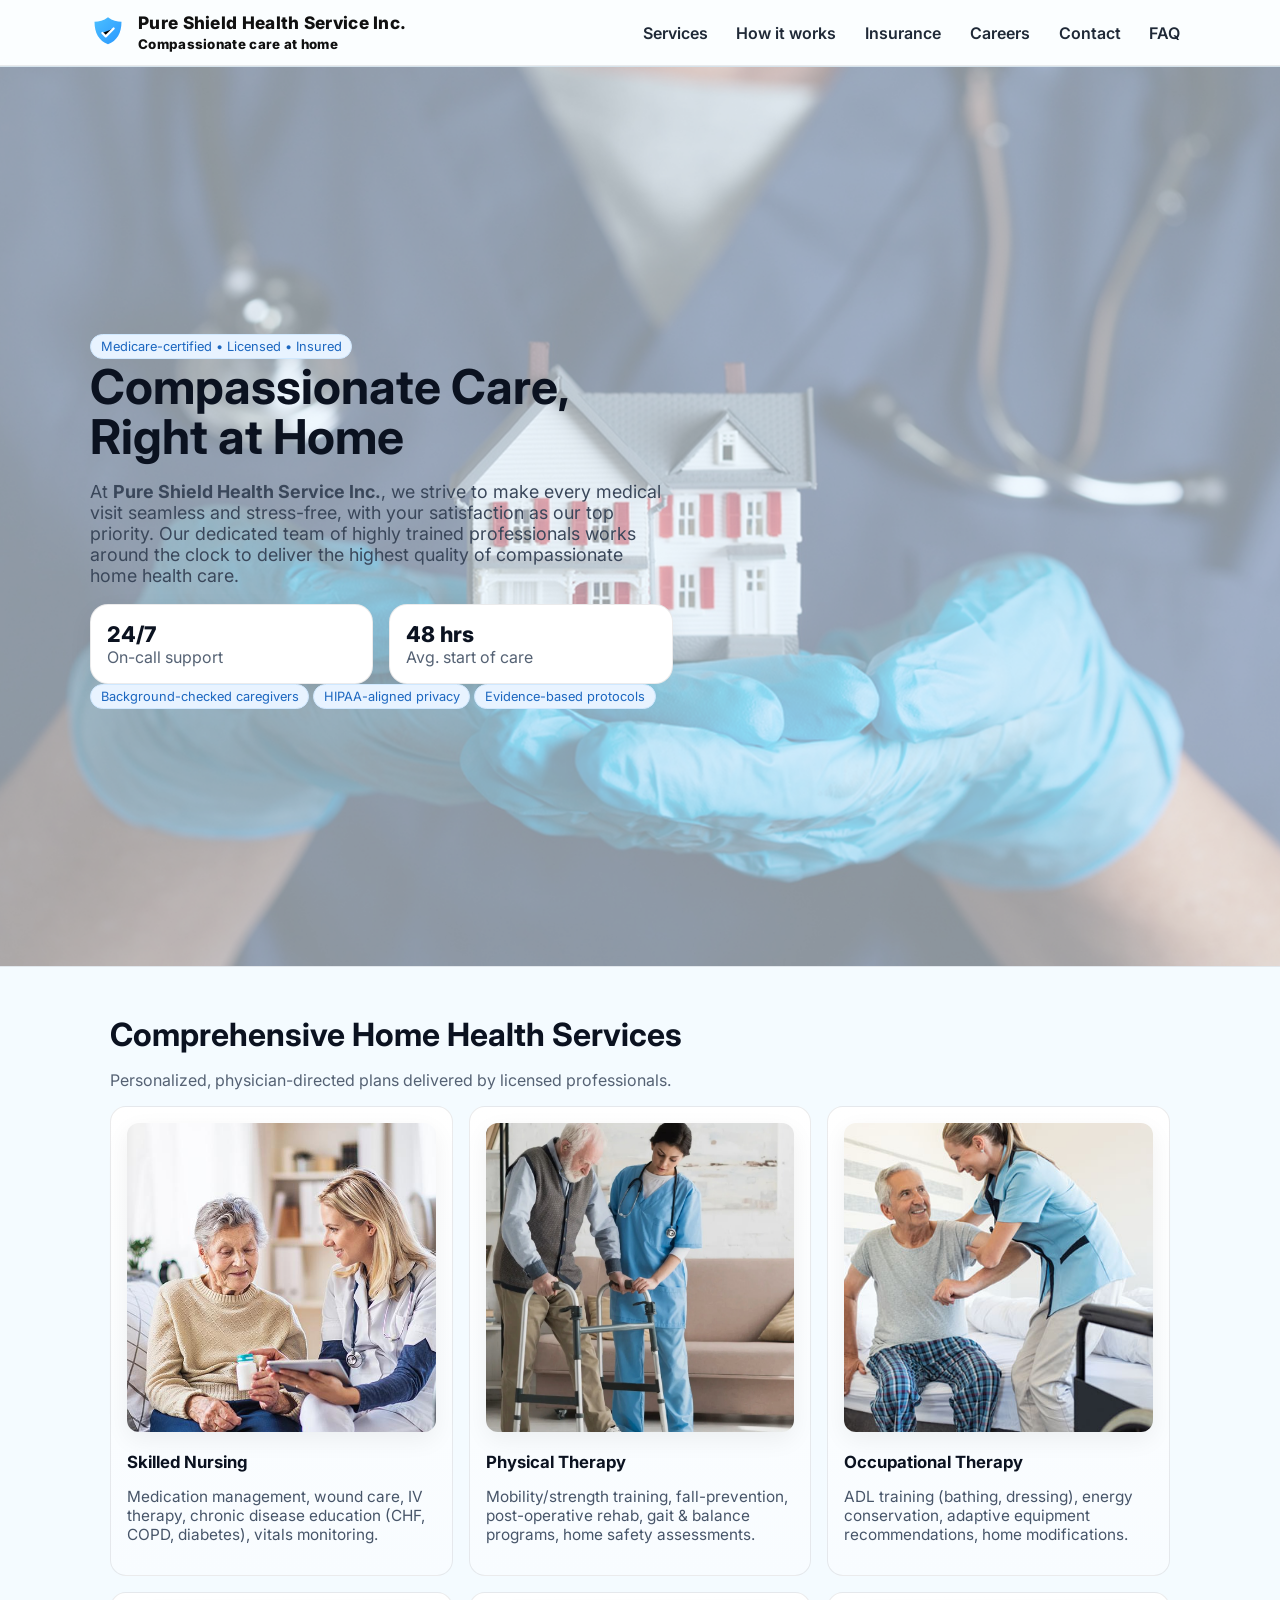
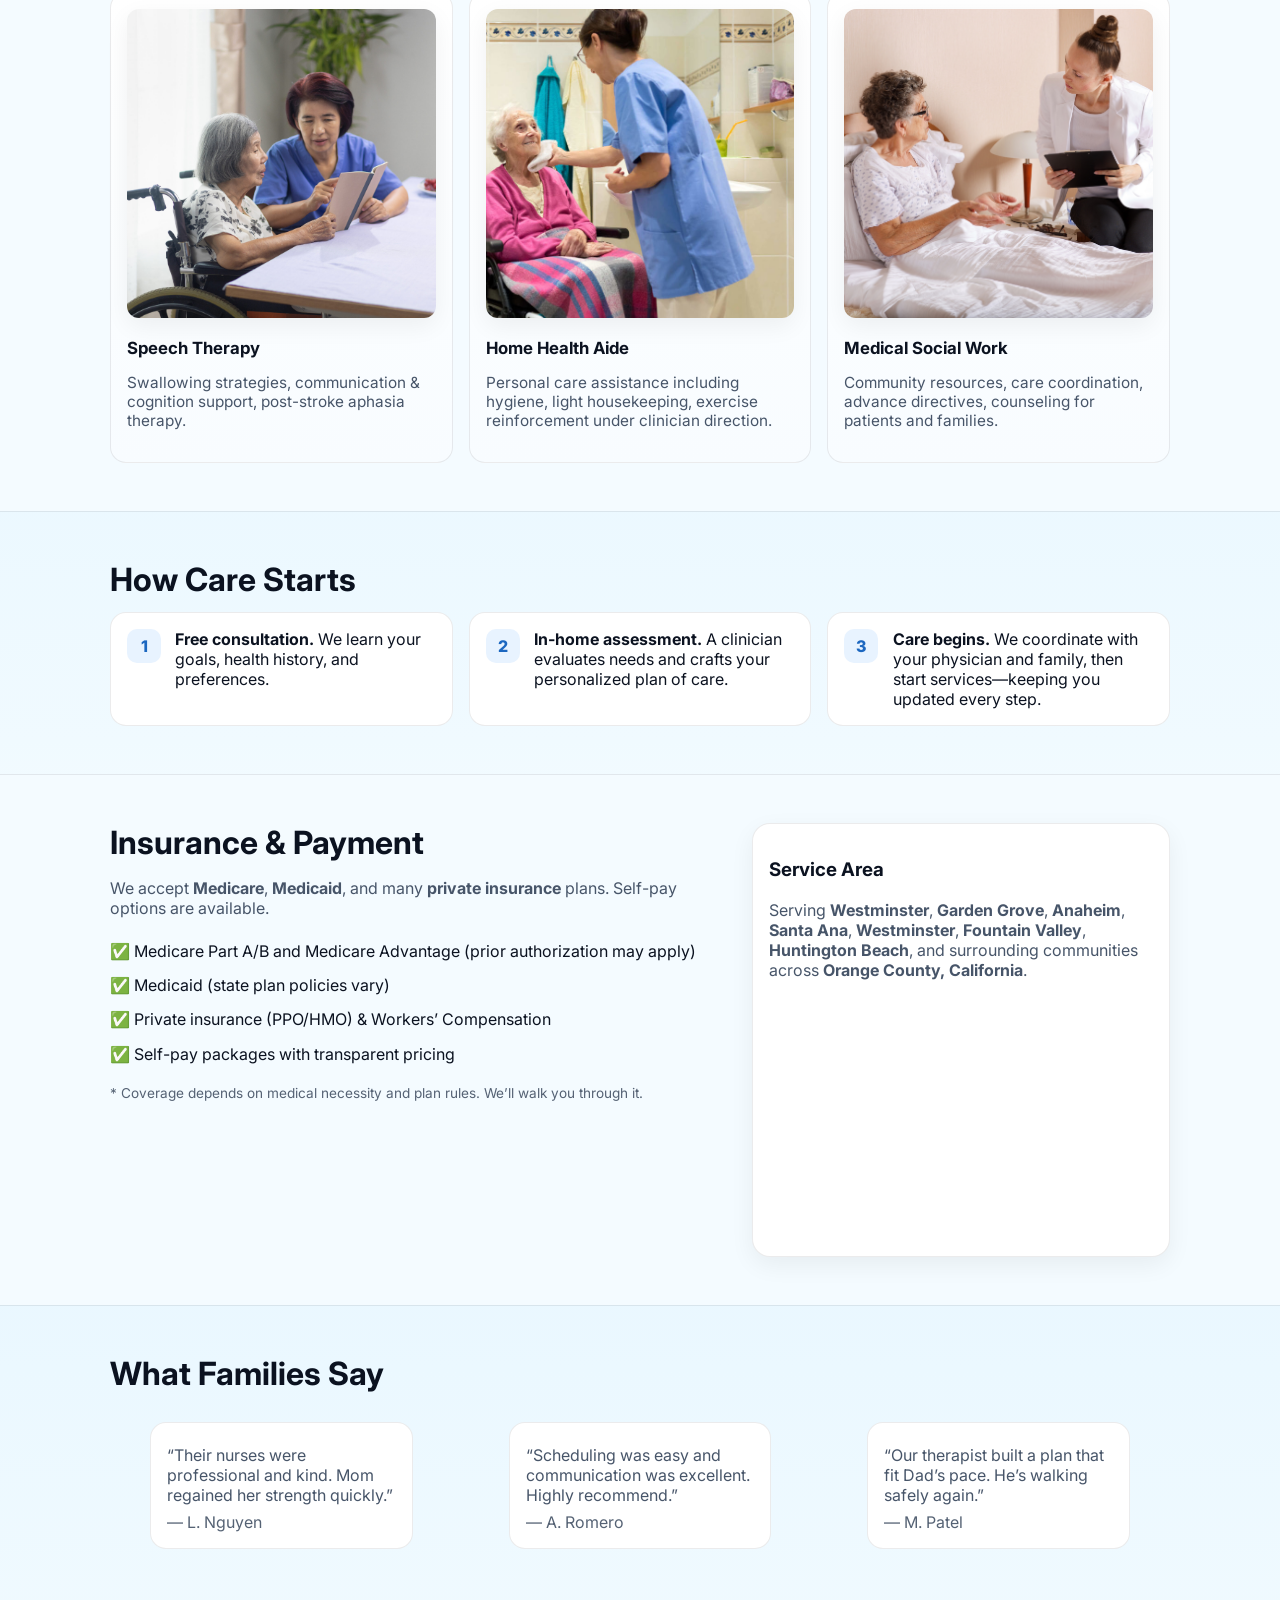
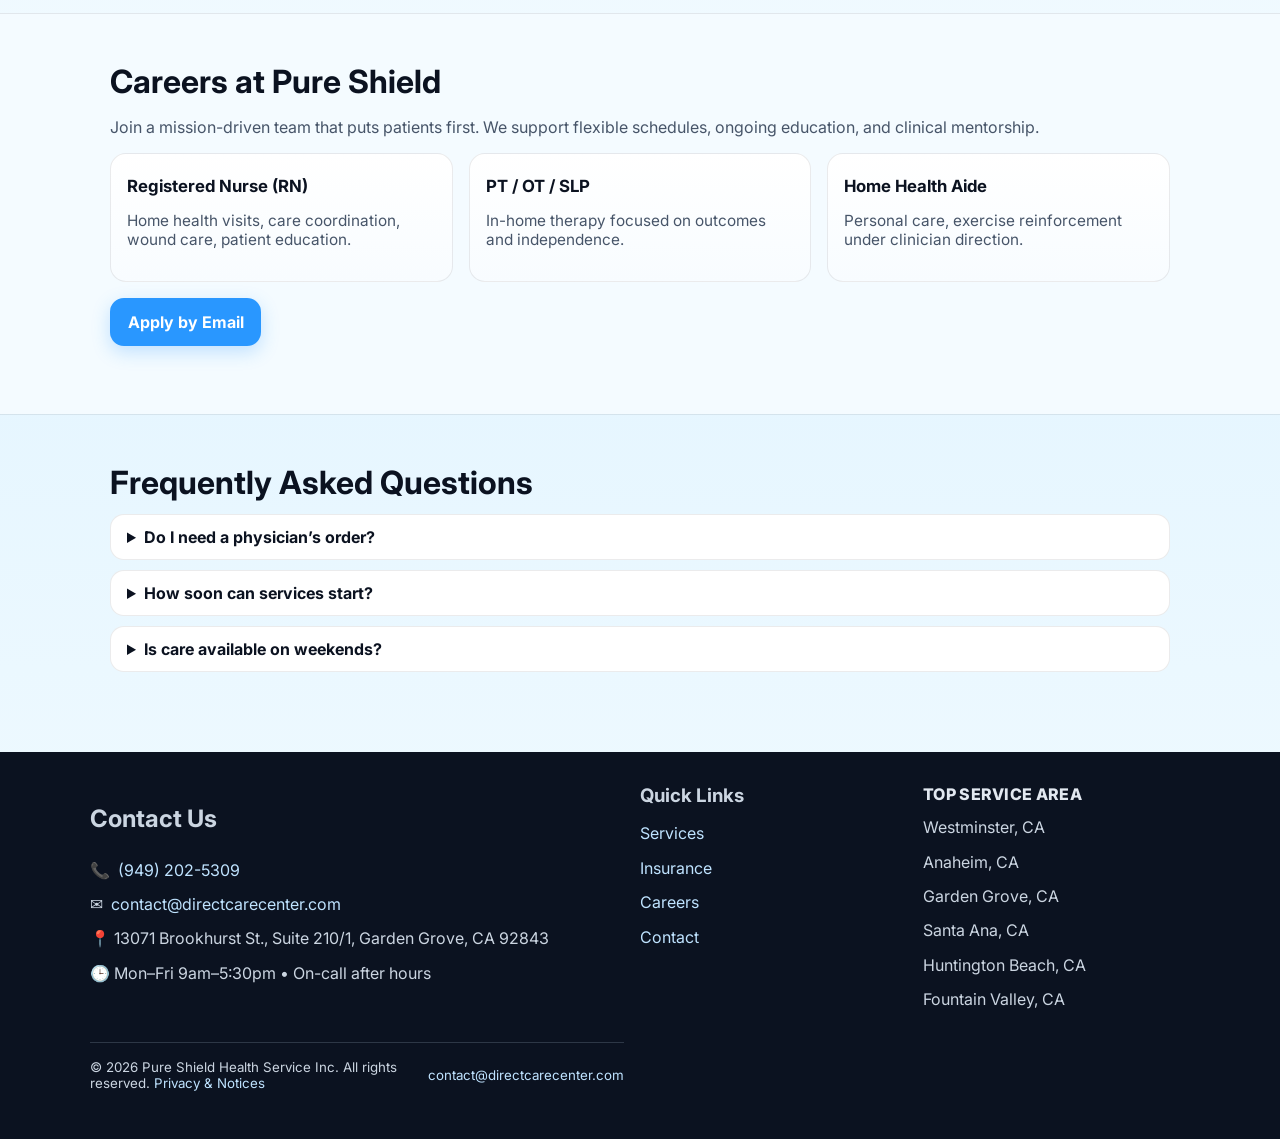
==== index.html @ b1eeacfc "draft" ====
<!doctype html>
<html lang="en">
<head>
  <meta charset="utf-8" />
  <meta name="viewport" content="width=device-width, initial-scale=1" />
  <title>Pure Shield Health Service Inc. — Home Health Care</title>
  <meta name="description" content="Pure Shield Health Service Inc. provides compassionate, high-quality home health care: skilled nursing, therapy, chronic care, post-surgery recovery, and more." />
  <meta name="theme-color" content="#e6f6ff" />
  <link rel="preconnect" href="https://fonts.googleapis.com" />
  <link rel="preconnect" href="https://fonts.gstatic.com" crossorigin />
  <link href="https://fonts.googleapis.com/css2?family=Inter:wght@400;500;600;700;800&display=swap" rel="stylesheet" />
  <link rel="stylesheet" href="style.css" />
</head>
<body>
  <a href="#main" class="skip">Skip to content</a>

  <!-- Header / Nav -->
  <header>
    <div class="container nav" id="nav">
      <a href="#" class="brand" aria-label="Pure Shield Health Service Inc. home">
        <svg class="logo" viewBox="0 0 64 64" aria-hidden="true">
          <defs>
            <linearGradient id="g" x1="0" y1="0" x2="1" y2="1">
              <stop offset="0%" stop-color="#4cc0ff"/>
              <stop offset="100%" stop-color="#2997ff"/>
            </linearGradient>
          </defs>
          <path d="M32 4c8 6 16 8 24 8 0 20-8 34-24 40C16 46 8 32 8 12c8 0 16-2 24-8z" fill="url(#g)"/>
          <path d="M22 32l6 6 14-14" stroke="#fff" stroke-width="4" stroke-linecap="round" stroke-linejoin="round"/>
        </svg>
        <div>
          <div class="brand-name">Pure Shield Health Service Inc.</div>
          <small>Compassionate care at home</small>
        </div>
      </a>

      <nav class="nav-links" aria-label="Primary">
        <a href="#services">Services</a>
        <a href="#about">How it works</a>
        <a href="#insurance">Insurance</a>
        <a href="#careers">Careers</a>
        <a href="#contact">Contact</a>
        <a href="#faq">FAQ</a>
      </nav>

      <button class="mobile-toggle" id="mobileToggle" aria-label="Toggle navigation">
        <svg width="28" height="28" viewBox="0 0 24 24" fill="none" stroke="currentColor" stroke-width="2"
             stroke-linecap="round" stroke-linejoin="round" aria-hidden="true">
          <line x1="3" y1="12" x2="21" y2="12"/>
          <line x1="3" y1="6" x2="21" y2="6"/>
          <line x1="3" y1="18" x2="21" y2="18"/>
        </svg>
      </button>
    </div>
  </header>

  <main id="main">
    <!-- HERO -->
    <section class="hero">
      <div class="container wrap">
        <div>
          <span class="badge">Medicare-certified • Licensed • Insured</span>
          <h1>Compassionate Care, Right at Home</h1>
          <p class="lead">
            At <strong>Pure Shield Health Service Inc.</strong>, we strive to make every medical visit seamless and stress-free, with your satisfaction as our top priority. 
            Our dedicated team of highly trained professionals works around the clock to deliver the highest quality of compassionate home health care.
          </p>
          <!-- <div class="cta-row">
            <a class="btn" href="#contact">Schedule a Free Assessment</a>
            <a class="btn secondary" href="tel:+19492025309">Call: (949) 202-5309</a>
          </div> -->

          <div class="hero-cards">
            <div class="card"><div class="k">24/7</div><div class="muted">On-call support</div></div>
            <div class="card"><div class="k">48 hrs</div><div class="muted">Avg. start of care</div></div>
            <!-- <div class="card"><div class="k">250+</div><div class="muted">Patients served</div></div> -->
          </div>

          <div class="trust">
            <span class="badge">Background-checked caregivers</span>
            <span class="badge">HIPAA-aligned privacy</span>
            <span class="badge">Evidence-based protocols</span>
          </div>
        </div>

        <!-- <figure class="hero-img">
          <img src="https://images.unsplash.com/photo-1580281657527-47f249e8f88b?q=80&w=1200&auto=format&fit=crop"
               alt="Nurse supporting an elderly patient at home">
        </figure> -->
      </div>
    </section>

<!-- SERVICES -->
<section id="services">
  <div class="container">
    <h2>Comprehensive Home Health Services</h2>
    <p class="muted">Personalized, physician-directed plans delivered by licensed professionals.</p>

    <div class="grid cols-3">
      <div class="service">
        <img src="./images/RN.jpg" alt="Skilled Nursing">
        <h3>Skilled Nursing</h3>
        <p>Medication management, wound care, IV therapy, chronic disease education (CHF, COPD, diabetes), vitals monitoring.</p>
      </div>
      <div class="service">
        <img src="./images/PT.jpg" alt="Physical Therapy">
        <h3>Physical Therapy</h3>
        <p>Mobility/strength training, fall-prevention, post-operative rehab, gait & balance programs, home safety assessments.</p>
      </div>
      <div class="service">
        <img src="./images/OT.jpg" alt="Occupational Therapy">
        <h3>Occupational Therapy</h3>
        <p>ADL training (bathing, dressing), energy conservation, adaptive equipment recommendations, home modifications.</p>
      </div>
      <div class="service">
        <img src="./images/ST.jpeg" alt="Speech Therapy">
        <h3>Speech Therapy</h3>
        <p>Swallowing strategies, communication & cognition support, post-stroke aphasia therapy.</p>
      </div>
      <div class="service">
        <img src="./images/HHA.jpg" alt="Home Health Aide">
        <h3>Home Health Aide</h3>
        <p>Personal care assistance including hygiene, light housekeeping, exercise reinforcement under clinician direction.</p>
      </div>
      <div class="service">
        <img src="./images/SSW.jpg" alt="Medical Social Work">
        <h3>Medical Social Work</h3>
        <p>Community resources, care coordination, advance directives, counseling for patients and families.</p>
      </div>
    </div>
  </div>
</section>


    <!-- HOW IT WORKS -->
    <section id="about">
      <div class="container">
        <h2>How Care Starts</h2>
        <div class="steps">
          <div class="step"><div class="num">1</div><div><strong>Free consultation.</strong> We learn your goals, health history, and preferences.</div></div>
          <div class="step"><div class="num">2</div><div><strong>In-home assessment.</strong> A clinician evaluates needs and crafts your personalized plan of care.</div></div>
          <div class="step"><div class="num">3</div><div><strong>Care begins.</strong> We coordinate with your physician and family, then start services—keeping you updated every step.</div></div>
        </div>
      </div>
    </section>

    <!-- INSURANCE -->
    <section id="insurance">
      <div class="container ins">
        <div>
          <h2>Insurance & Payment</h2>
          <p>We accept <strong>Medicare</strong>, <strong>Medicaid</strong>, and many <strong>private insurance</strong> plans. Self-pay options are available.</p>
          <ul class="list">
            <li>✅ Medicare Part A/B and Medicare Advantage (prior authorization may apply)</li>
            <li>✅ Medicaid (state plan policies vary)</li>
            <li>✅ Private insurance (PPO/HMO) & Workers’ Compensation</li>
            <li>✅ Self-pay packages with transparent pricing</li>
          </ul>
          <p class="help">* Coverage depends on medical necessity and plan rules. We’ll walk you through it.</p>
        </div>

        <div class="card">
          <h3>Service Area</h3>
          <p>Serving <strong>Westminster</strong>, <strong>Garden Grove</strong>, <strong>Anaheim</strong>, <strong>Santa Ana</strong>, <strong>Westminster</strong>, <strong>Fountain Valley</strong>, <strong>Huntington Beach</strong>, and surrounding communities across <strong>Orange County, California</strong>.</p>
          <!-- Optional Google Map: replace CITY and API key if you want to use it -->
          <iframe 
              src="https://www.google.com/maps/embed?pb=!1m18!1m12!1m3!1d3311.657529319314!2d-117.940565!3d33.773905!2m3!1f0!2f0!3f0!3m2!1i1024!2i768!4f13.1!3m3!1m2!1s0x80dd2b726b8f0a43%3A0x7e97a8a4a4b4f2f!2sGarden%20Grove%2C%20CA!5e0!3m2!1sen!2sus!4v1693298290203"
              width="100%" height="240" style="border:0;border-radius:12px;" allowfullscreen="" loading="lazy">
            </iframe>

        </div>
      </div>
    </section>

    <!-- TESTIMONIALS -->
    <section>
      <div class="container">
        <h2>What Families Say</h2>
        <div class="testimonials">
          <figure class="quote">
            <p>“Their nurses were professional and kind. Mom regained her strength quickly.”</p>
            <figcaption class="muted">— L. Nguyen</figcaption>
          </figure>
          <figure class="quote">
            <p>“Scheduling was easy and communication was excellent. Highly recommend.”</p>
            <figcaption class="muted">— A. Romero</figcaption>
          </figure>
          <figure class="quote">
            <p>“Our therapist built a plan that fit Dad’s pace. He’s walking safely again.”</p>
            <figcaption class="muted">— M. Patel</figcaption>
          </figure>
        </div>
      </div>
    </section>

    <!-- CAREERS -->
    <section id="careers">
      <div class="container">
        <h2>Careers at Pure Shield</h2>
        <p>Join a mission-driven team that puts patients first. We support flexible schedules, ongoing education, and clinical mentorship.</p>
        <div class="grid cols-3">
          <div class="service"><h3>Registered Nurse (RN)</h3><p>Home health visits, care coordination, wound care, patient education.</p></div>
          <div class="service"><h3>PT / OT / SLP</h3><p>In-home therapy focused on outcomes and independence.</p></div>
          <div class="service"><h3>Home Health Aide</h3><p>Personal care, exercise reinforcement under clinician direction.</p></div>
        </div>
        <div class="cta-row">
          <a class="btn" href="mailto:contact@directcarecenter.com">Apply by Email</a>
          <!-- <a class="btn secondary" href="#contact">Ask About Openings</a> -->
        </div>
      </div>
    </section>

    <!-- FAQ -->
    <section id="faq">
      <div class="container">
        <h2>Frequently Asked Questions</h2>
        <div class="faq">
          <details>
            <summary>Do I need a physician’s order?</summary>
            <p>Most home health services require a physician’s order and a qualifying medical need. We’ll coordinate with your provider.</p>
          </details>
          <details>
            <summary>How soon can services start?</summary>
            <p>Many patients begin within 24–72 hours after insurance verification and physician approval.</p>
          </details>
          <details>
            <summary>Is care available on weekends?</summary>
            <p>Yes. Visit schedules are based on clinical needs. After-hours on-call support is available.</p>
          </details>
        </div>
      </div>
    </section>
  </main>

  <!-- Footer -->
  <footer id="contact">
    <div class="container foot">
      <div>
        <h2>Contact Us</h2>
          <ul class="list">
            <li>📞 <a href="tel:+19492025309">(949) 202-5309</a></li>
            <li>✉️ <a href="mailto:contact@directcarecenter.com">contact@directcarecenter.com</a></li>
            <li>📍 13071 Brookhurst St., Suite 210/1, Garden Grove, CA 92843</li>
            <li>🕒 Mon–Fri 9am–5:30pm • On-call after hours</li>
          </ul>
      </div>

      <div>
        <h3 class="foot-h">Quick Links</h3>
        <ul class="list">
          <li><a href="#services">Services</a></li>
          <li><a href="#insurance">Insurance</a></li>
          <li><a href="#careers">Careers</a></li>
          <li><a href="#contact">Contact</a></li>
        </ul>
      </div>

      <!-- <div>
        <h3 class="foot-h">Newsletter</h3>
        <form class="sub" id="newsletter">
          <input type="email" placeholder="you@example.com" aria-label="Email" required />
          <button class="btn" type="submit">Sign up</button>
        </form>
        <small>We send occasional updates. Unsubscribe anytime.</small>
      </div> -->

      <div class="foot-h">
      <div>
        <div class="brand brand-footer">
          <div>
            <div>TOP SERVICE AREA</div>
          </div>
        </div>
        <ul class="list">
          <li>Westminster, CA</li>
          <li>Anaheim, CA</li>
          <li>Garden Grove, CA</li>
          <li>Santa Ana, CA</li>
          <li>Huntington Beach, CA</li>
          <li>Fountain Valley, CA</li>
        </ul>
      </div>
    </div>

    <div class="container end">
      <small>© <span id="year"></span> Pure Shield Health Service Inc. All rights reserved. <a href="#" id="openPrivacy">Privacy & Notices</a></small>
      <small><a href="mailto:contact@directcarecenter.com">contact@directcarecenter.com</a></small>
    </div>
  </footer>

  <!-- Privacy Modal -->
  <dialog id="privacyDialog" class="modal">
    <div class="modal-head">
      <h3>Privacy & Non-Discrimination Notice</h3>
    </div>
    <div class="modal-body">
      <p>We protect your personal health information in alignment with HIPAA. We do not discriminate on the basis of race, color, national origin, age, disability, or sex. Language assistance services are available.</p>
      <p class="help">Replace this text with your official policies and contact for grievances.</p>
    </div>
    <div class="modal-foot">
      <button class="btn secondary" id="closePrivacy">Close</button>
    </div>
  </dialog>

  <!-- Tiny JS (kept inline so you only manage one CSS file) -->
  <script>
    // Mobile nav
    const nav = document.getElementById('nav');
    document.getElementById('mobileToggle').addEventListener('click', () => {
      nav.classList.toggle('is-open');
    });

    // Year stamp
    document.getElementById('year').textContent = new Date().getFullYear();

    // Privacy modal
    const dialog = document.getElementById('privacyDialog');
    document.getElementById('openPrivacy').addEventListener('click', (e)=>{e.preventDefault(); dialog.showModal();});
    document.getElementById('closePrivacy').addEventListener('click', ()=> dialog.close());

    // Contact form (demo validation)
    const f = document.getElementById('contactForm');
    const status = document.getElementById('formStatus');
    const setErr = (id,msg)=>{ const el = document.querySelector(`[data-error-for="${id}"]`); if(el){el.textContent = msg||'';} };

    f.addEventListener('submit', async (e)=>{
      e.preventDefault();
      status.classList.remove('hide');
      let ok = true;
      const name = f.name.value.trim();
      const phone = f.phone.value.trim();
      const email = f.email.value.trim();
      const service = f.service.value;

      setErr('name',''); setErr('phone',''); setErr('email',''); setErr('service','');

      if(!name){ setErr('name','Please enter a name.'); ok=false; }
      if(!/\d{3}.*\d{3}.*\d{4}/.test(phone)){ setErr('phone','Please enter a valid phone.'); ok=false; }
      if(!/^[^\s@]+@[^\s@]+\.[^\s@]+$/.test(email)){ setErr('email','Please enter a valid email.'); ok=false; }
      if(!service){ setErr('service','Please choose a service.'); ok=false; }

      if(!ok){ status.classList.add('hide'); return; }

      // Example: send to Formspree/your API (uncomment & replace)
      // await fetch('https://formspree.io/f/your-id', {
      //   method:'POST', headers:{'Content-Type':'application/json'},
      //   body: JSON.stringify({name, phone, email, service, message: f.message.value})
      // });

      await new Promise(r=>setTimeout(r,800)); // demo delay
      status.textContent='Request sent! We will call you shortly.';
      f.reset();
      setTimeout(()=>{ status.classList.add('hide'); status.textContent='Sending…'; }, 4000);
    });

    // Newsletter demo
    document.getElementById('newsletter').addEventListener('submit', (e)=>{
      e.preventDefault();
      alert('Thanks for subscribing! Replace this with your email provider integration.');
      e.target.reset();
    });
  </script>
</body>
</html>
---- style.css ----
:root{
  /* Light blue theme */
  --bg: #e6f6ff;            /* page background */
  --bg-accent: #f4fbff;     /* panels/sections */
  --ink: #0b1220;           /* near-black text */
  --muted: #556274;         /* muted text */
  --brand: #2997ff;         /* primary blue */
  --brand-500: #4cc0ff;     /* lighter blue */
  --brand-600: #1f7fe0;     /* darker blue */
  --ring: rgba(41,151,255,.35);
  --card: #ffffff;
  --border: rgba(2,6,23,.08);
  --shadow: 0 8px 24px rgba(2,6,23,.06);
  --danger: #d11e27;
}

*{box-sizing:border-box}
html,body{height:100%}
body{
  margin:0;
  font-family:Inter,system-ui,-apple-system,Segoe UI,Roboto,Arial,sans-serif;
  color:var(--ink);
  background:linear-gradient(180deg, var(--bg) 0%, #f0faff 60%, #ffffff 100%);
}

img{max-width:100%;height:auto}
a{color:var(--brand-600);text-decoration:none}
a:hover{text-decoration:underline}
.skip{position:absolute;left:-9999px;top:-9999px}
.skip:focus{left:10px;top:10px;background:#fff;padding:.35rem .6rem;border-radius:8px;box-shadow:var(--shadow)}

.container{max-width:1100px;margin:0 auto;padding:0 20px}

/* Buttons & UI */
.btn{
  display:inline-flex;gap:.55rem;align-items:center;justify-content:center;
  border:0;border-radius:14px;padding:.9rem 1.1rem;font-weight:700;
  background:var(--brand);color:#fff;box-shadow:0 6px 18px rgba(41,151,255,.25);
  transition:transform .06s ease,box-shadow .2s ease
}
.btn:hover{transform:translateY(-1px);text-decoration:none;box-shadow:0 10px 26px rgba(41,151,255,.32)}
.btn.secondary{background:#fff;color:var(--brand);border:1px solid rgba(41,151,255,.25)}
.btn.small{padding:.55rem .8rem;font-size:.95rem}
.badge{
  display:inline-flex;align-items:center;gap:.4rem;border-radius:999px;
  padding:.25rem .6rem;font-size:.8rem;background:#e8f3ff;color:#1c67c0;border:1px solid #cfe8ff
}
.muted{color:var(--muted)}
.hide{display:none}

/* Header */
header{position:sticky;top:0;background:rgba(255,255,255,.85);backdrop-filter:saturate(130%) blur(10px);border-bottom:1px solid var(--border);z-index:50}
.nav{display:flex;align-items:center;justify-content:space-between;padding:.75rem 0}
.brand{display:flex;align-items:center;gap:.75rem;font-weight:800;letter-spacing:.3px;color:#111}
.brand:hover{text-decoration:none}
.brand .logo{width:36px;height:36px}
.brand-name{font-size:1.08rem}
.nav-links{display:flex;gap:.6rem;align-items:center}
.nav-links a{font-weight:600;color:#1f2937;padding:.5rem .6rem;border-radius:10px}
.nav-links a:hover{background:rgba(41,151,255,.08);text-decoration:none}
.mobile-toggle{display:none;background:transparent;border:0}
.nav.is-open .nav-links{
  display:flex;flex-direction:column;align-items:flex-start;background:#fff;position:absolute;left:0;right:0;top:62px;padding:1rem;border-bottom:1px solid var(--border)
}

/* Hero */
.hero{position:relative;overflow:hidden}
.hero::before{
  content:"";position:absolute;inset:-30% -10% auto -10%;height:120%;
  background:
    radial-gradient(60% 60% at 30% 20%, rgba(76,192,255,.35), transparent 60%),
    radial-gradient(60% 60% at 80% 0%, rgba(41,151,255,.25), transparent 60%);
  z-index:-1
}
.hero .wrap{display:grid;grid-template-columns:1.2fr 1fr;gap:2rem;align-items:center;padding:3rem 0 2.4rem}
h1{font-size:clamp(2rem,4vw,3rem);line-height:1.05;margin:.2rem 0 .6rem}
.lead{font-size:clamp(1rem,1.4vw,1.15rem);color:#3a475a;max-width:58ch}
.cta-row{display:flex;gap:.6rem;margin:1rem 0 1.2rem;flex-wrap:wrap}
.hero-cards{display:grid;grid-template-columns:repeat(2,1fr);gap:1rem;margin-top:1rem}
.card{background:var(--card);border:1px solid var(--border);border-radius:18px;padding:1rem;box-shadow:var(--shadow)}
.card .k{font-weight:800;font-size:1.35rem}
/* .hero-img{border-radius:22px;overflow:hidden;border:1px solid var(--border);box-shadow:0 24px 55px rgba(15,23,42,.12)} */

/* Hero background slideshow */
.hero {
  position: relative;
  overflow: hidden;
  height: 100vh; /* full screen hero */
  display: flex;
  align-items: center;
  background: url("./images/BG.jpg") no-repeat center center/cover;
  color: var(--ink);
}

.hero::before {
  content: "";
  position: absolute;
  inset: 0;
  background: rgba(230,246,255,0.6); /* soft overlay for readability */
  z-index: 0;
}

.hero .wrap {
  position: relative;
  z-index: 1; /* keep text above overlay */
}


/* Sections */
section{padding:3rem 0;border-top:1px solid var(--border)}
section:nth-of-type(even){background:var(--bg-accent)}
section h2{font-size:clamp(1.6rem,2.5vw,2rem);margin:0 0 .8rem}
section p{color:#475569}

/* Services */
.grid{display:grid;gap:1rem}
.grid.cols-3{grid-template-columns:repeat(3,1fr)}
.service{padding:1rem;border-radius:16px;background:linear-gradient(180deg,#fff,#f8fcff);border:1px solid var(--border)}
.service h3{margin:.4rem 0 .25rem;font-size:1.05rem}
.service p{font-size:.96rem}

.service img {
  width: 100%;
  aspect-ratio: 1/1;   /* force square */
  object-fit: cover;
  border-radius: 12px;
  box-shadow: var(--shadow);
  margin-bottom: 0.6rem;
}


/* Steps */
.steps{display:grid;grid-template-columns:repeat(3,1fr);gap:1rem}
.step{background:#fff;border:1px solid var(--border);border-radius:16px;padding:1rem;display:flex;gap:.9rem}
.step .num{flex:0 0 34px;height:34px;border-radius:10px;background:#e8f3ff;color:#1c67c0;display:grid;place-items:center;font-weight:800}

/* Insurance */
.ins{display:grid;grid-template-columns:1.5fr 1fr;gap:1rem}
.list{list-style:none;padding:0;margin:.4rem 0 0}
.list li{display:flex;gap:.5rem;align-items:flex-start;padding:.45rem 0}

/* Testimonials */
.testimonials{display:grid;grid-template-columns:repeat(3,1fr);gap:1rem}
.quote{background:#fff;border:1px solid var(--border);border-radius:16px;padding:1rem}
.quote p{margin:.4rem 0}

/* FAQ */
.faq{display:grid;grid-template-columns:1fr;gap:.6rem}
.faq details{background:#fff;border:1px solid var(--border);border-radius:14px;padding:.75rem 1rem}
.faq summary{font-weight:700;cursor:pointer}

/* Contact */
.contact{display:grid;grid-template-columns:1fr 1fr;gap:1rem}
.contact-card{background:#fff;border:1px solid var(--border);border-radius:16px;padding:1rem}
form .row{display:grid;grid-template-columns:1fr 1fr;gap:.6rem}
label{display:block;font-weight:600;margin:.45rem 0 .25rem}
input,select,textarea{
  width:100%;padding:.8rem;border-radius:12px;border:1px solid rgba(2,6,23,.18);
  font:inherit;background:#fff
}
input:focus,select:focus,textarea:focus{outline:3px solid var(--ring);border-color:var(--brand)}
.help{font-size:.85rem;color:var(--muted)}
.error{color:var(--danger);font-size:.85rem}

/* Footer */
footer{background:#0b1220;color:#cbd5e1;margin-top:2rem}
footer a{color:#bfe3ff}
.foot{display:grid;grid-template-columns:2fr 1fr 1fr;gap:1rem;padding:2rem 0}
.sub{display:flex;gap:.4rem}
.sub input{flex:1}
.foot-h{margin:0 0 .6rem}
.brand-footer{color:#e2e8f0}
.end{border-top:1px solid rgba(148,163,184,.25);display:flex;justify-content:space-between;align-items:center;padding:1rem 0}

/* Responsive */
@media (max-width: 960px){
  .hero .wrap{grid-template-columns:1fr}
  .hero-cards{grid-template-columns:1fr 1fr}
  .grid.cols-3{grid-template-columns:repeat(2,1fr)}
  .steps{grid-template-columns:1fr}
  .ins{grid-template-columns:1fr}
  .testimonials{grid-template-columns:1fr}
  .contact{grid-template-columns:1fr}
  .foot{grid-template-columns:1fr}
  .nav-links{display:none}
  .mobile-toggle{display:inline-grid;place-items:center}
}
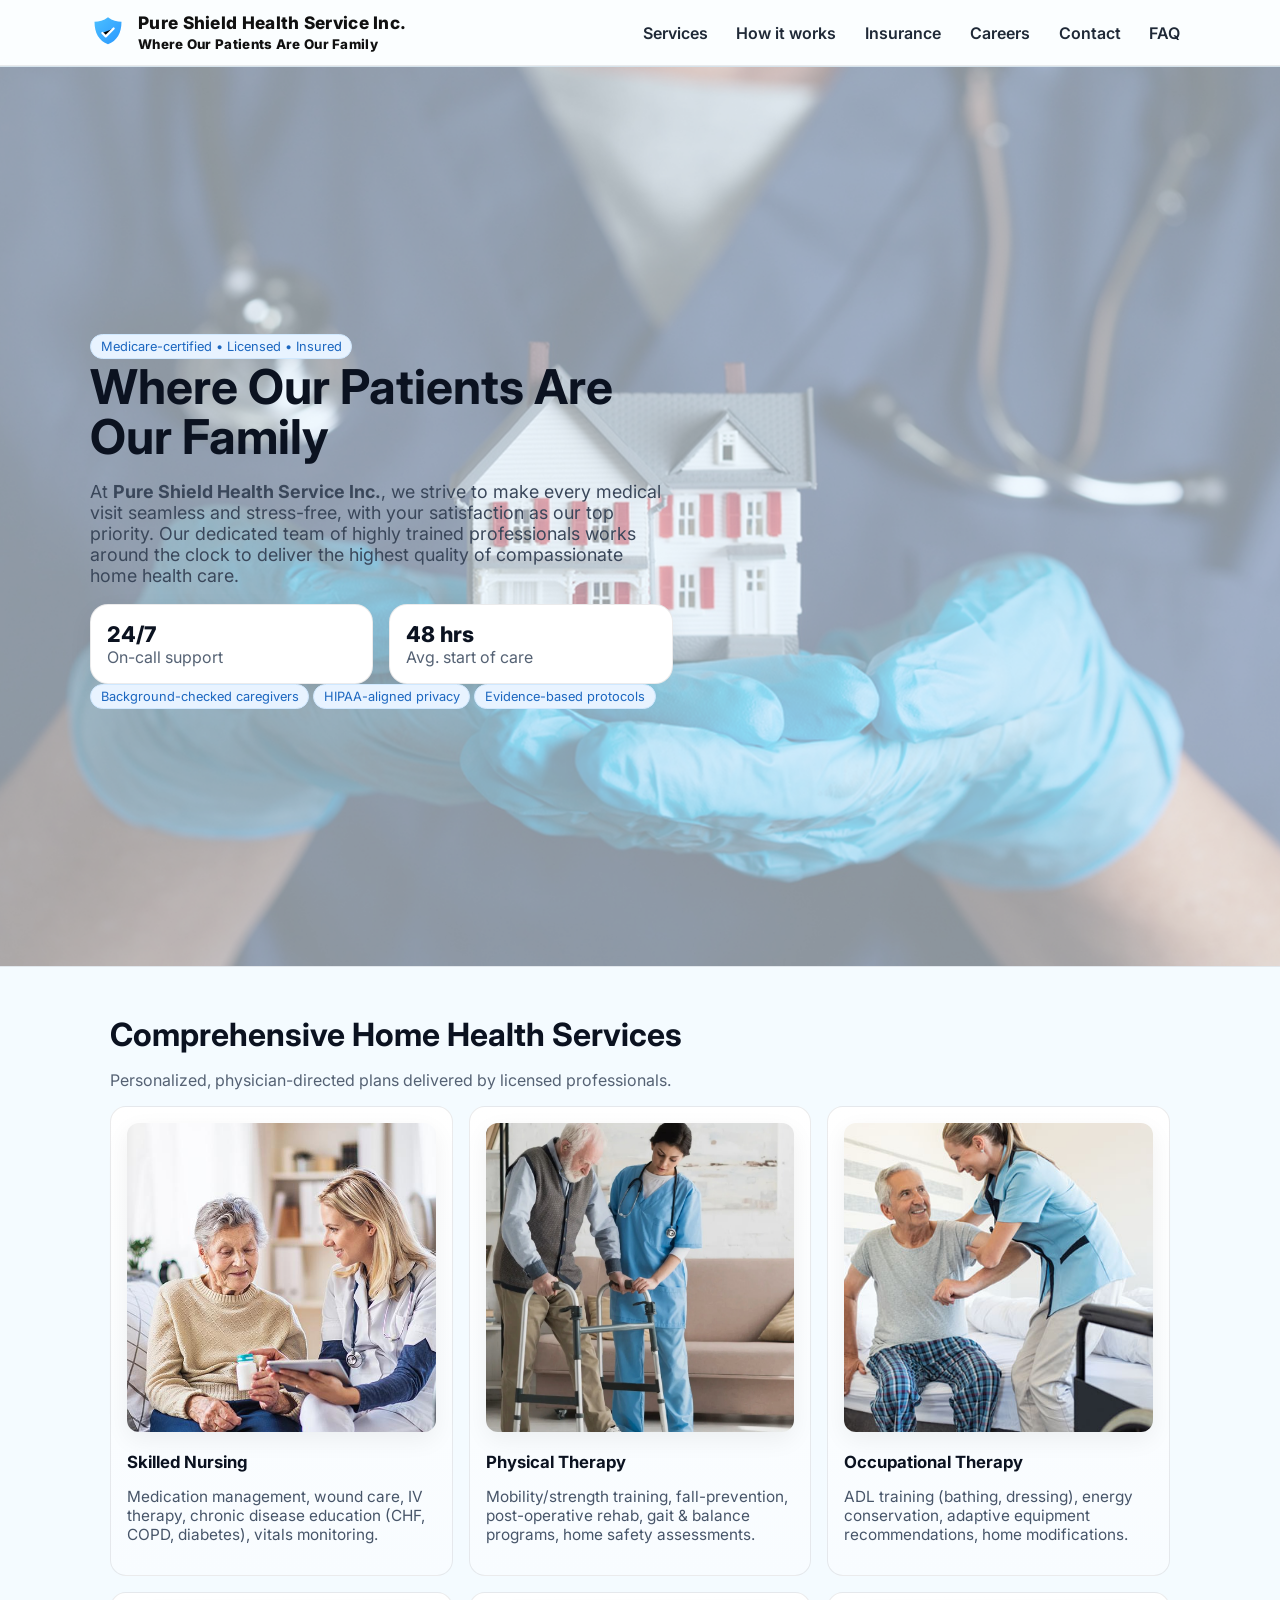
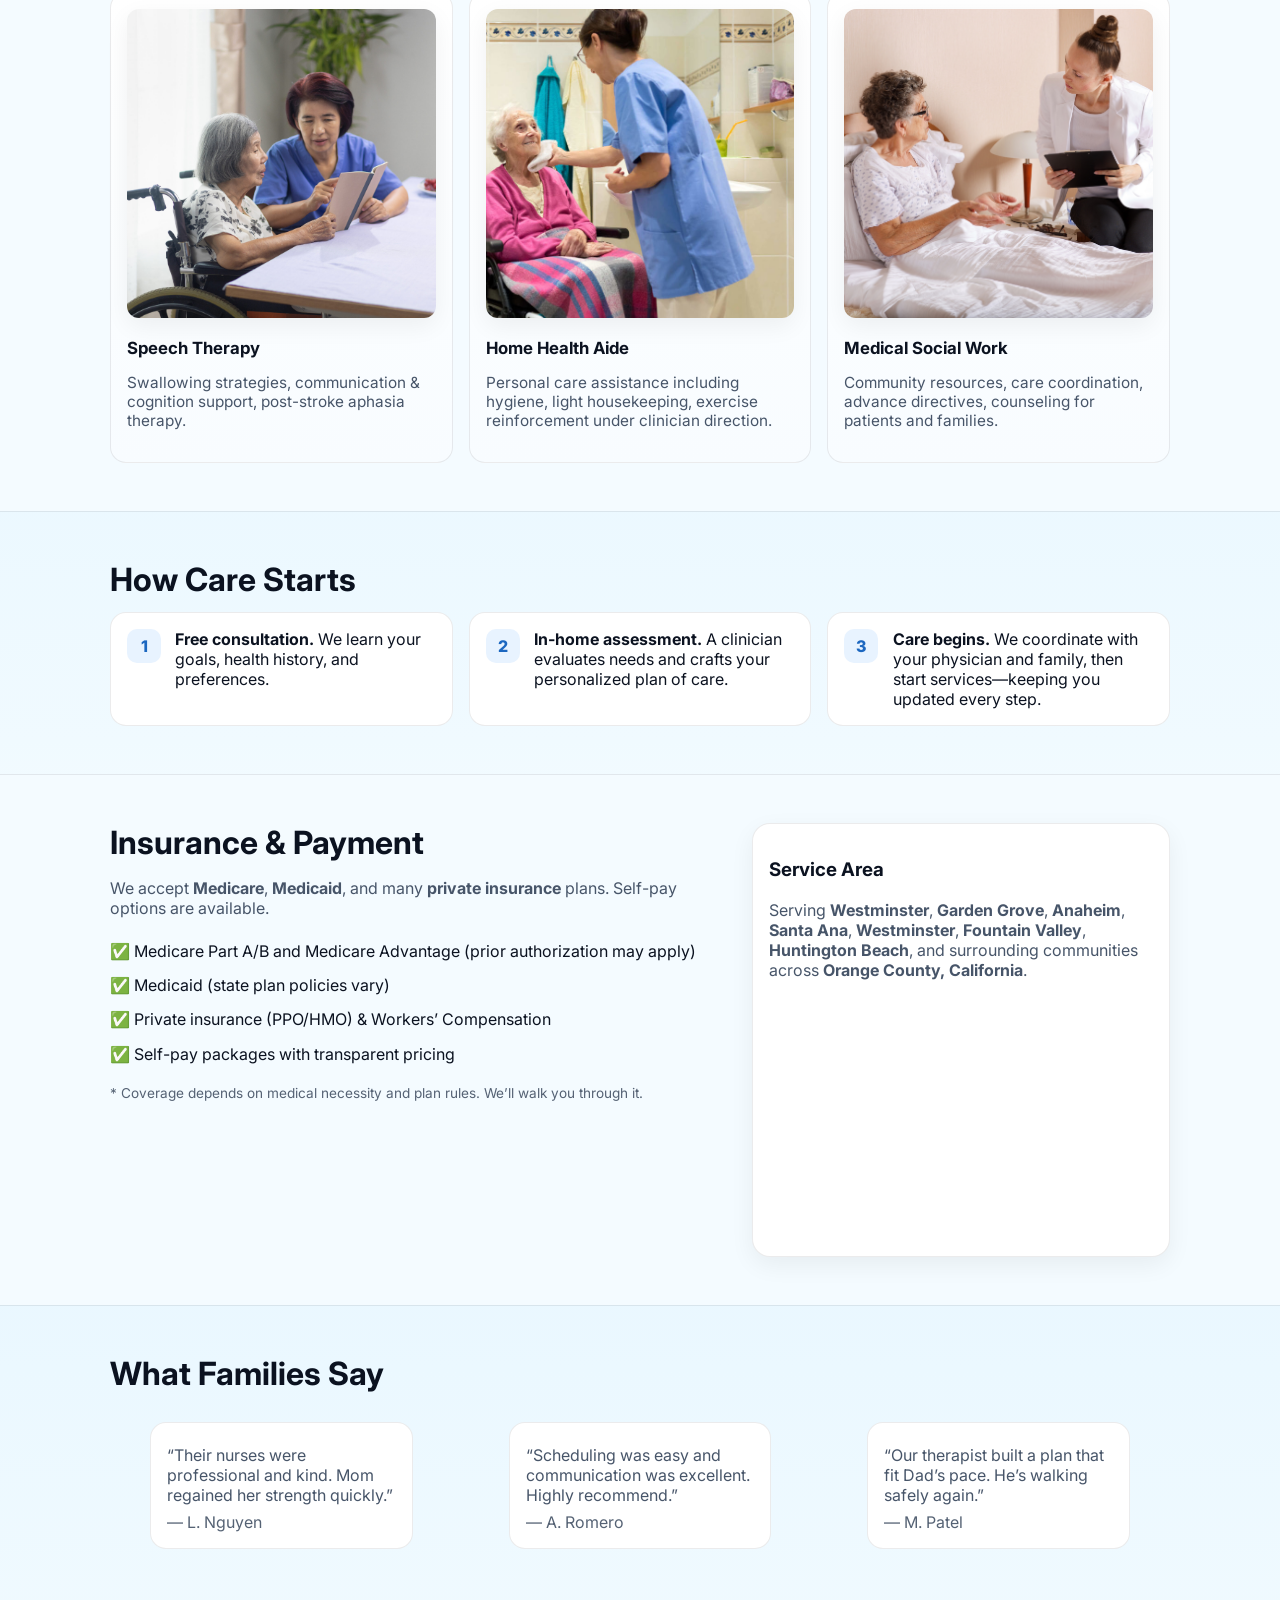
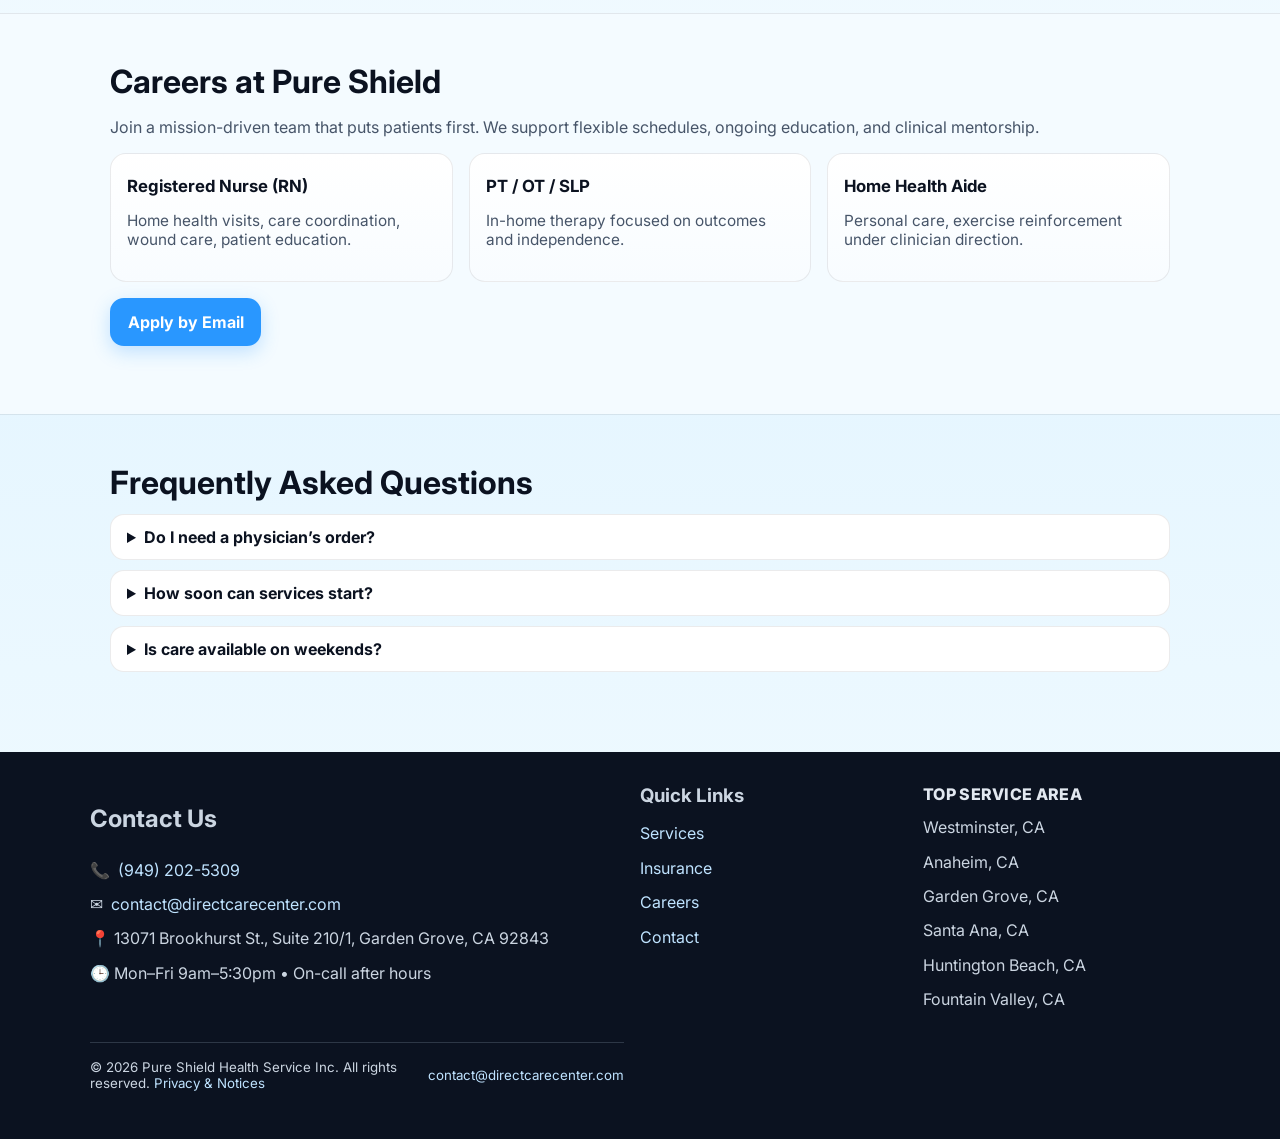
==== commit f740c8b1: "draft 2" ====
--- a/index.html
+++ b/index.html
@@ -30,7 +30,7 @@
         </svg>
         <div>
           <div class="brand-name">Pure Shield Health Service Inc.</div>
-          <small>Compassionate care at home</small>
+          <small>Where Our Patients Are Our Family</small>
         </div>
       </a>
 
@@ -60,7 +60,7 @@
       <div class="container wrap">
         <div>
           <span class="badge">Medicare-certified • Licensed • Insured</span>
-          <h1>Compassionate Care, Right at Home</h1>
+          <h1>Where Our Patients Are Our Family</h1>
           <p class="lead">
             At <strong>Pure Shield Health Service Inc.</strong>, we strive to make every medical visit seamless and stress-free, with your satisfaction as our top priority. 
             Our dedicated team of highly trained professionals works around the clock to deliver the highest quality of compassionate home health care.
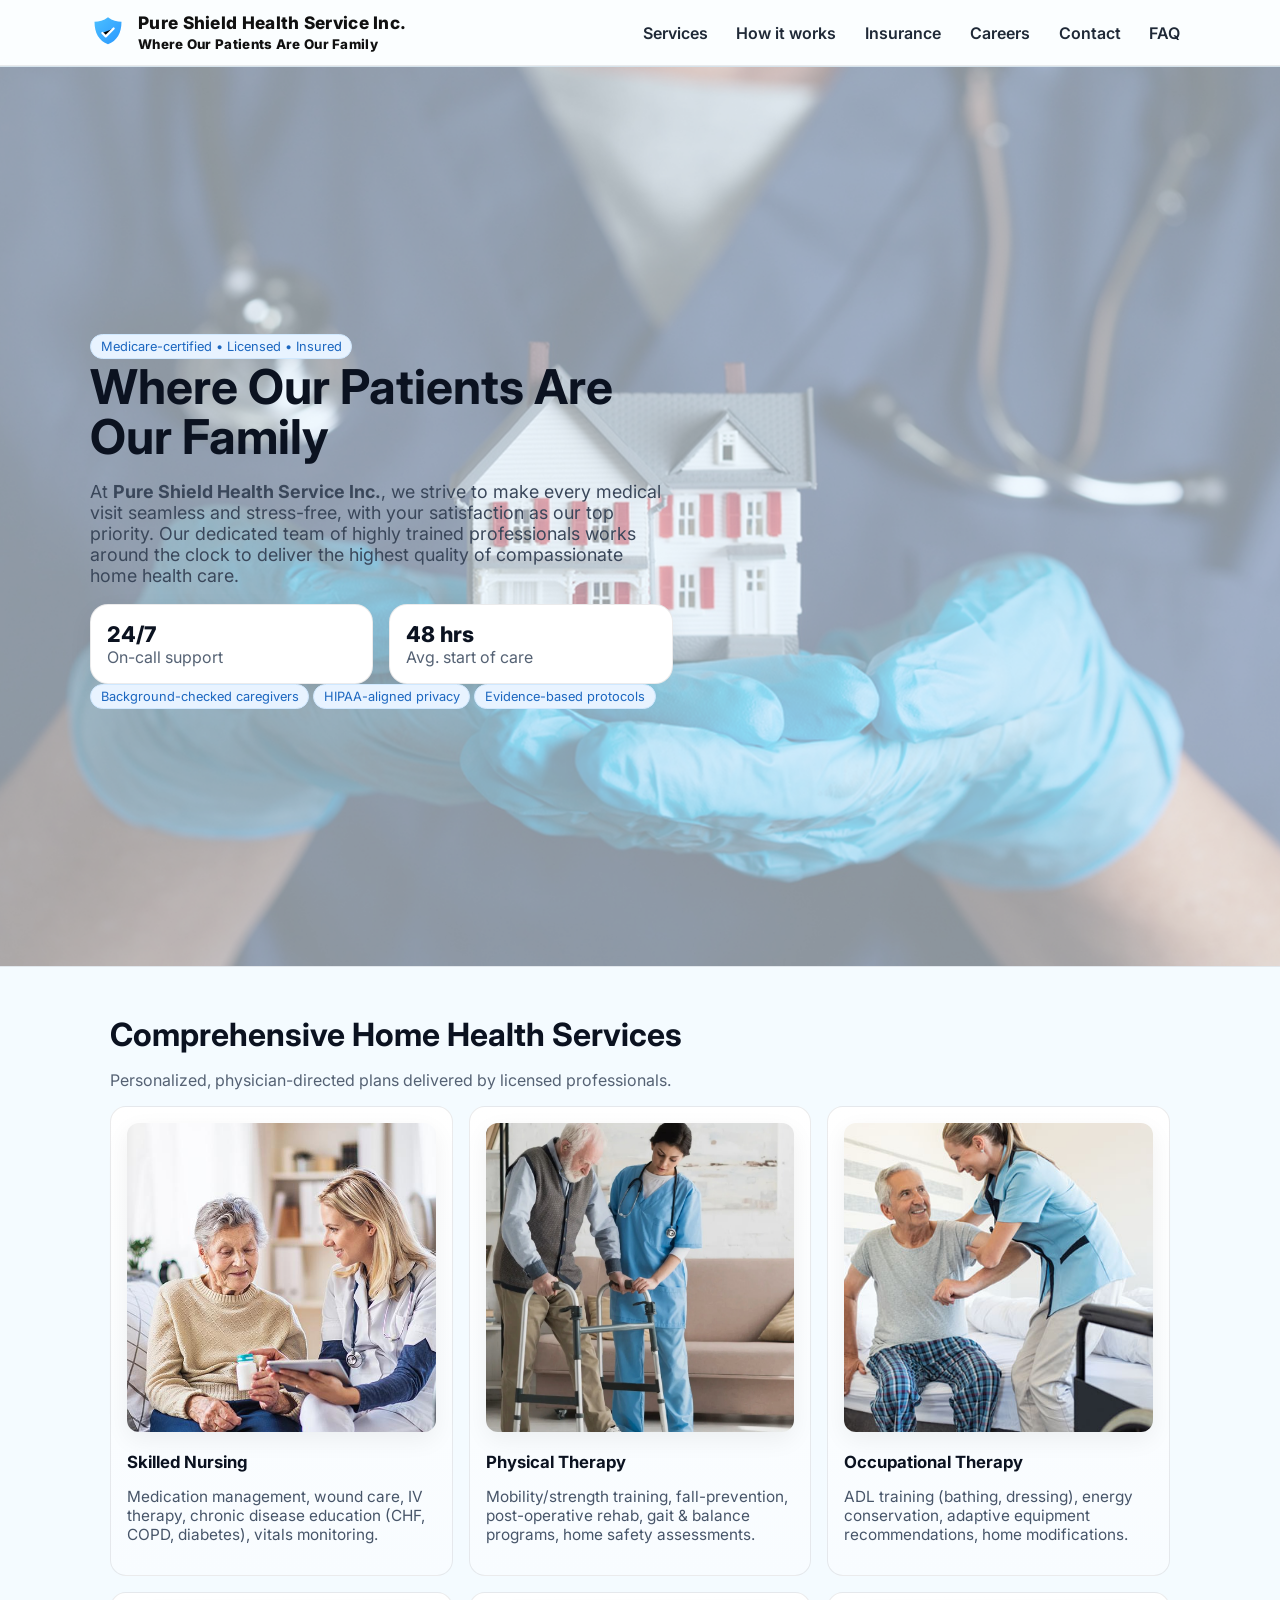
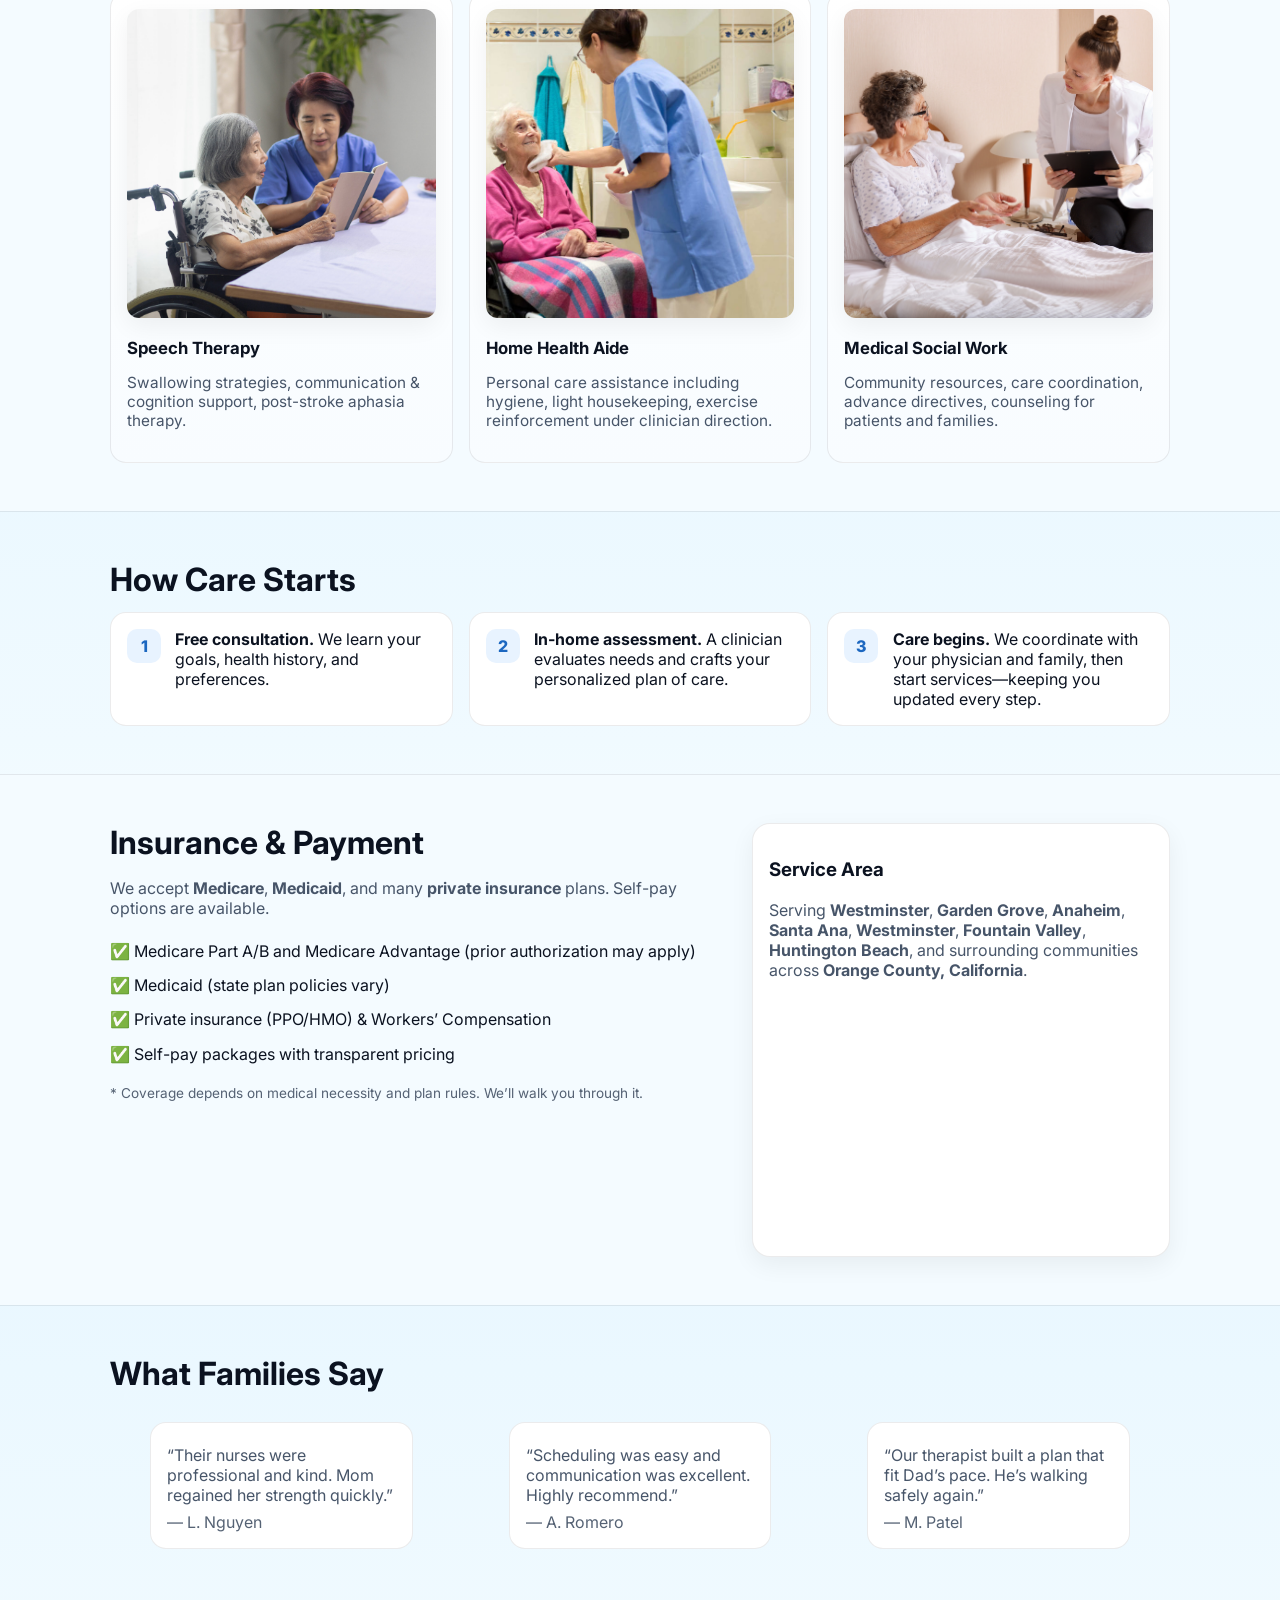
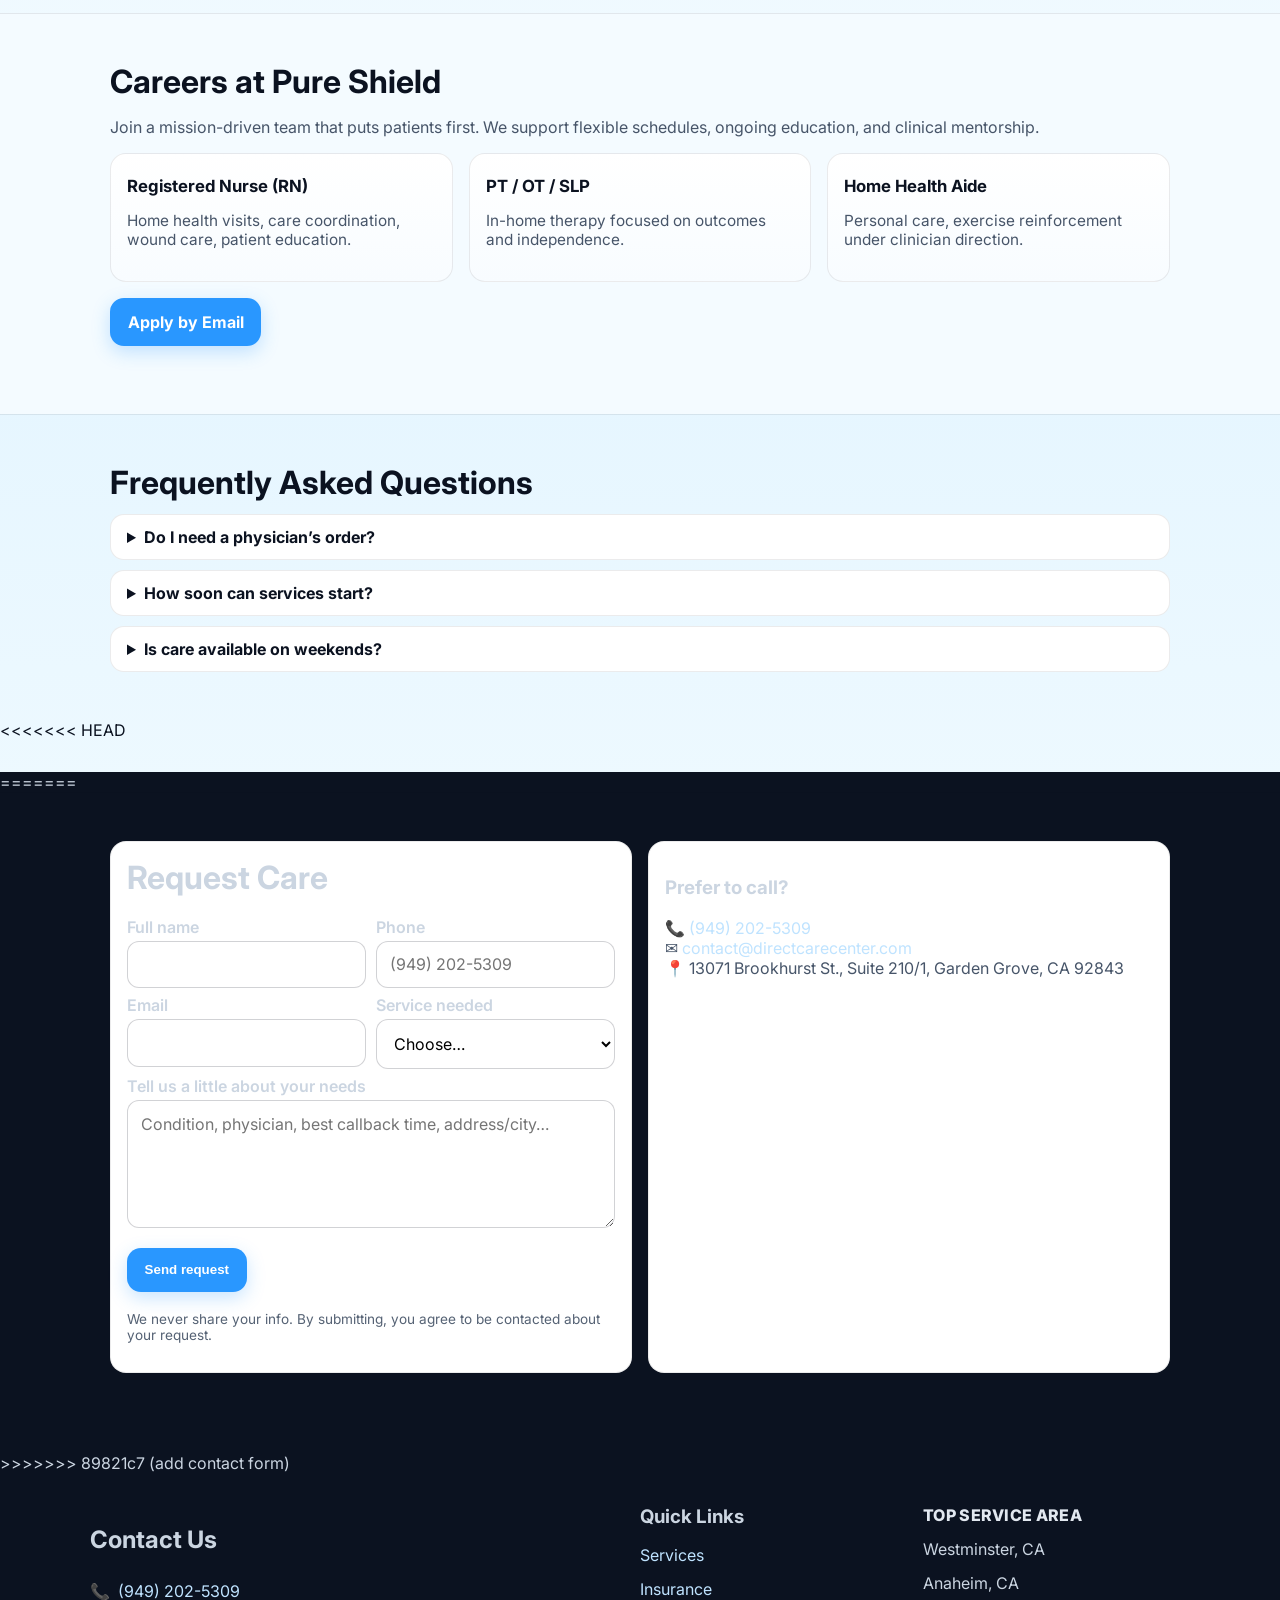
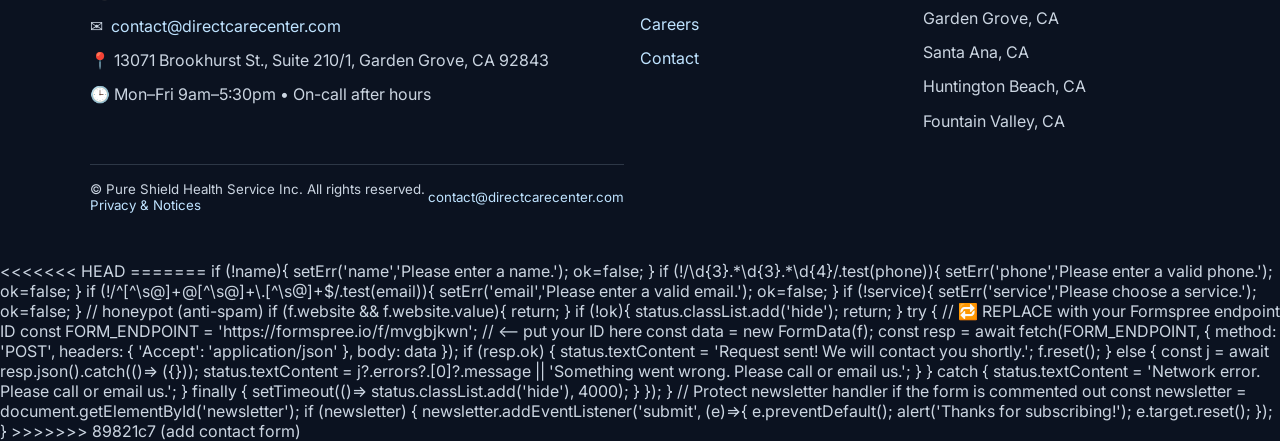
==== commit 7bb34d2e: "add contact form" ====
--- a/index.html
+++ b/index.html
@@ -232,8 +232,87 @@
     </section>
   </main>
 
+<<<<<<< HEAD
   <!-- Footer -->
   <footer id="contact">
+=======
+  <section id="contact">
+  <div class="container contact">
+    <!-- Form card -->
+    <div class="contact-card">
+      <h2>Request Care</h2>
+
+      <form id="contactForm" novalidate>
+        <div class="row">
+          <div>
+            <label for="name">Full name</label>
+            <input id="name" name="name" autocomplete="name" required />
+            <div class="error" data-error-for="name"></div>
+          </div>
+
+          <div>
+            <label for="phone">Phone</label>
+            <input id="phone" name="phone" inputmode="tel" placeholder="(949) 202-5309" required />
+            <div class="error" data-error-for="phone"></div>
+          </div>
+        </div>
+
+        <div class="row">
+          <div>
+            <label for="email">Email</label>
+            <input id="email" name="email" type="email" autocomplete="email" required />
+            <div class="error" data-error-for="email"></div>
+          </div>
+
+          <div>
+            <label for="service">Service needed</label>
+            <select id="service" name="service" required>
+              <option value="">Choose…</option>
+              <option>Skilled Nursing</option>
+              <option>Physical Therapy</option>
+              <option>Occupational Therapy</option>
+              <option>Speech Therapy</option>
+              <option>Home Health Aide</option>
+              <option>Medical Social Work</option>
+            </select>
+            <div class="error" data-error-for="service"></div>
+          </div>
+        </div>
+
+        <label for="message">Tell us a little about your needs</label>
+        <textarea id="message" name="message" rows="5" placeholder="Condition, physician, best callback time, address/city…"></textarea>
+
+        <!-- Honeypot for spam bots (leave blank) -->
+        <input type="text" name="website" class="hide" tabindex="-1" autocomplete="off" />
+
+        <!-- Optional metadata -->
+        <input type="hidden" name="_subject" value="New Home Health Inquiry" />
+        <input type="hidden" name="source" value="Website contact form" />
+
+        <div class="cta-row">
+          <button class="btn" type="submit">Send request</button>
+          <span id="formStatus" class="help hide">Sending…</span>
+        </div>
+      </form>
+
+      <p class="help">We never share your info. By submitting, you agree to be contacted about your request.</p>
+    </div>
+
+    <!-- Helpful contact card -->
+    <div class="contact-card">
+      <h3>Prefer to call?</h3>
+      <p>
+        📞 <a href="tel:+19492025309">(949) 202-5309</a><br/>
+        ✉️ <a href="mailto:contact@directcarecenter.com">contact@directcarecenter.com</a><br/>
+        📍 13071 Brookhurst St., Suite 210/1, Garden Grove, CA 92843
+      </p>
+    </div>
+  </div>
+</section>
+
+  <!-- Footer -->
+  <footer id="site-footer">
+>>>>>>> 89821c7 (add contact form)
     <div class="container foot">
       <div>
         <h2>Contact Us</h2>
@@ -302,6 +381,7 @@
     </div>
   </dialog>
 
+<<<<<<< HEAD
   <!-- Tiny JS (kept inline so you only manage one CSS file) -->
   <script>
     // Mobile nav
@@ -326,6 +406,35 @@
     f.addEventListener('submit', async (e)=>{
       e.preventDefault();
       status.classList.remove('hide');
+=======
+  <script>
+  // Mobile nav
+  const nav = document.getElementById('nav');
+  document.getElementById('mobileToggle').addEventListener('click', () => {
+    nav.classList.toggle('is-open');
+  });
+
+  // Year stamp
+  document.getElementById('year').textContent = new Date().getFullYear();
+
+  // Privacy modal
+  const dialog = document.getElementById('privacyDialog');
+  document.getElementById('openPrivacy').addEventListener('click', (e)=>{e.preventDefault(); dialog.showModal();});
+  document.getElementById('closePrivacy').addEventListener('click', ()=> dialog.close());
+
+  // ---------- Contact form (AJAX to Formspree) ----------
+  const f = document.getElementById('contactForm');
+  const status = document.getElementById('formStatus');
+  const setErr = (id,msg)=>{ const el = document.querySelector(`[data-error-for="${id}"]`); if(el){el.textContent = msg||'';} };
+
+  if (f) {
+    f.addEventListener('submit', async (e) => {
+      e.preventDefault();
+      status.classList.remove('hide');
+      status.textContent = 'Sending…';
+
+      // basic validation
+>>>>>>> 89821c7 (add contact form)
       let ok = true;
       const name = f.name.value.trim();
       const phone = f.phone.value.trim();
@@ -334,6 +443,7 @@
 
       setErr('name',''); setErr('phone',''); setErr('email',''); setErr('service','');
 
+<<<<<<< HEAD
       if(!name){ setErr('name','Please enter a name.'); ok=false; }
       if(!/\d{3}.*\d{3}.*\d{4}/.test(phone)){ setErr('phone','Please enter a valid phone.'); ok=false; }
       if(!/^[^\s@]+@[^\s@]+\.[^\s@]+$/.test(email)){ setErr('email','Please enter a valid email.'); ok=false; }
@@ -360,5 +470,53 @@
       e.target.reset();
     });
   </script>
+=======
+      if (!name){ setErr('name','Please enter a name.'); ok=false; }
+      if (!/\d{3}.*\d{3}.*\d{4}/.test(phone)){ setErr('phone','Please enter a valid phone.'); ok=false; }
+      if (!/^[^\s@]+@[^\s@]+\.[^\s@]+$/.test(email)){ setErr('email','Please enter a valid email.'); ok=false; }
+      if (!service){ setErr('service','Please choose a service.'); ok=false; }
+
+      // honeypot (anti-spam)
+      if (f.website && f.website.value){ return; }
+
+      if (!ok){ status.classList.add('hide'); return; }
+
+      try {
+        // 🔁 REPLACE with your Formspree endpoint ID
+        const FORM_ENDPOINT = 'https://formspree.io/f/mvgbjkwn'; // <-- put your ID here
+
+        const data = new FormData(f);
+        const resp = await fetch(FORM_ENDPOINT, {
+          method: 'POST',
+          headers: { 'Accept': 'application/json' },
+          body: data
+        });
+
+        if (resp.ok) {
+          status.textContent = 'Request sent! We will contact you shortly.';
+          f.reset();
+        } else {
+          const j = await resp.json().catch(()=> ({}));
+          status.textContent = j?.errors?.[0]?.message || 'Something went wrong. Please call or email us.';
+        }
+      } catch {
+        status.textContent = 'Network error. Please call or email us.';
+      } finally {
+        setTimeout(()=> status.classList.add('hide'), 4000);
+      }
+    });
+  }
+
+  // Protect newsletter handler if the form is commented out
+  const newsletter = document.getElementById('newsletter');
+  if (newsletter) {
+    newsletter.addEventListener('submit', (e)=>{
+      e.preventDefault();
+      alert('Thanks for subscribing!');
+      e.target.reset();
+    });
+  }
+</script>
+>>>>>>> 89821c7 (add contact form)
 </body>
 </html>
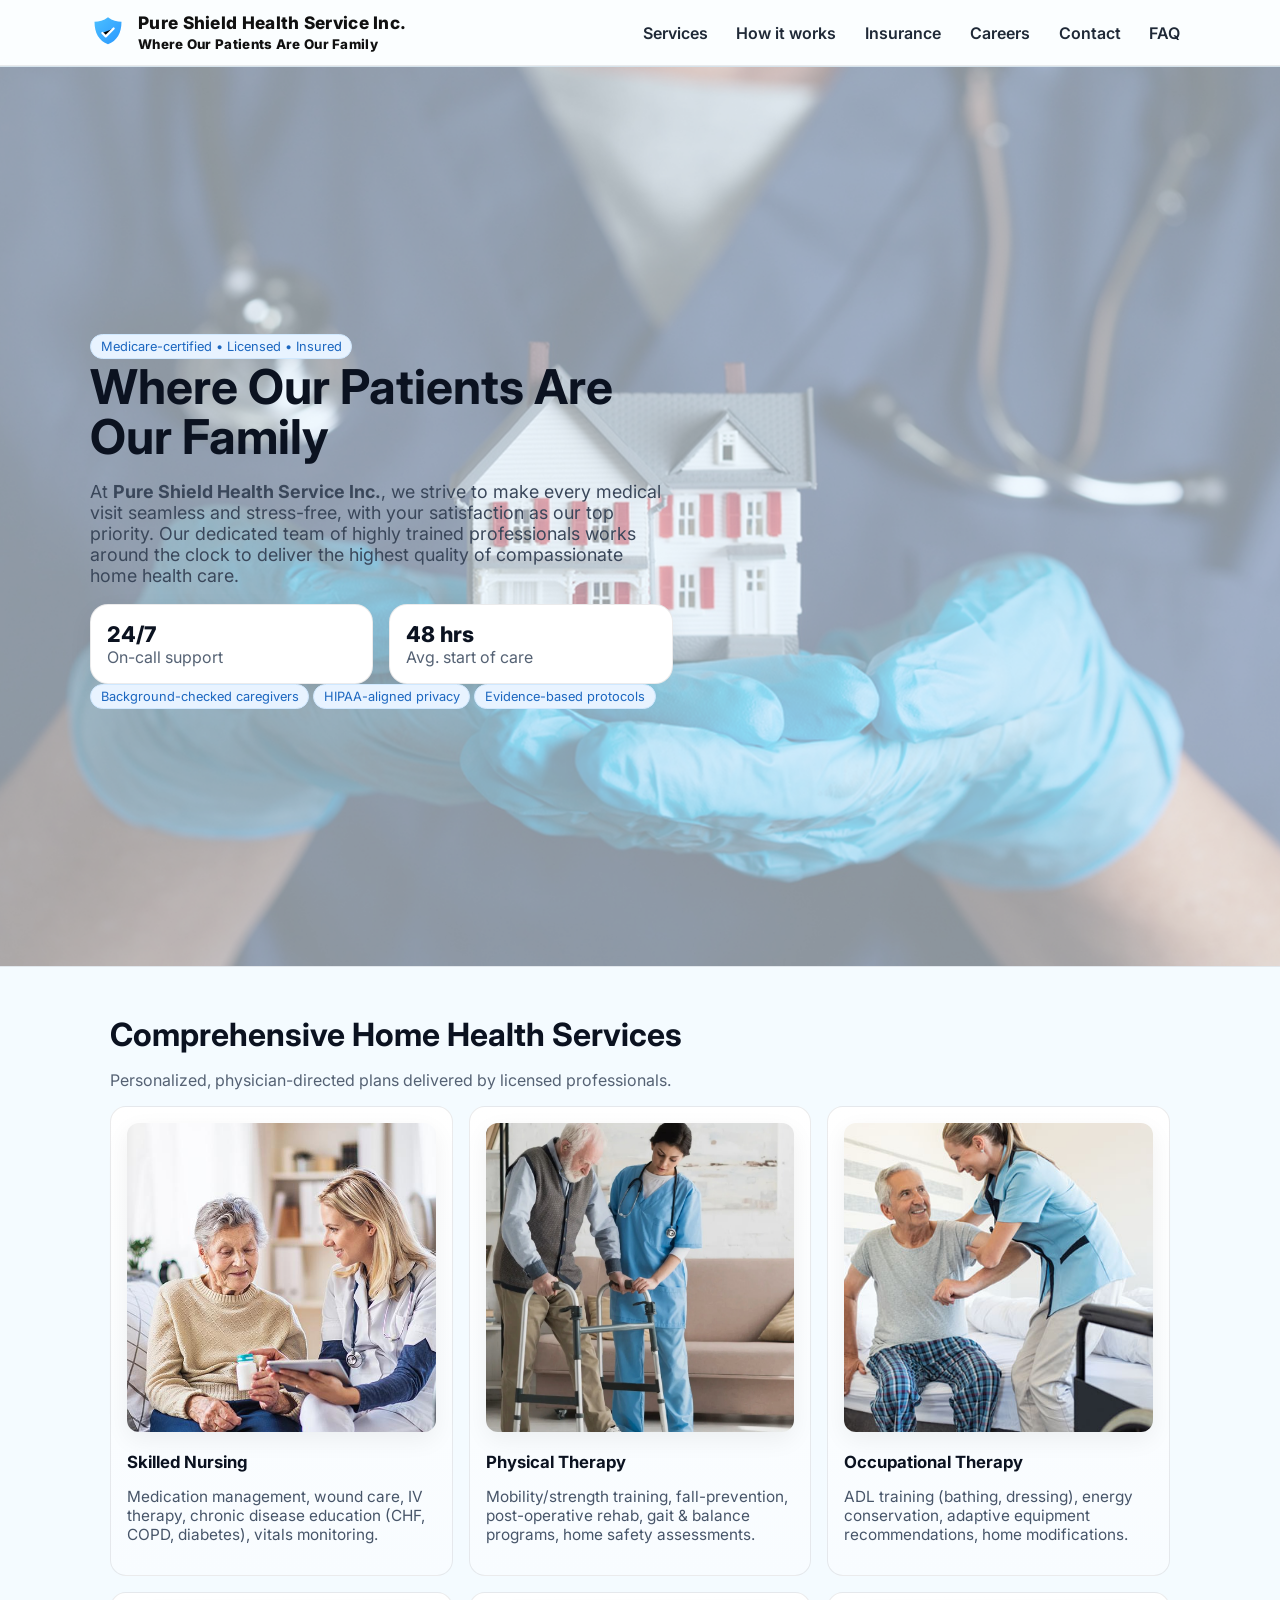
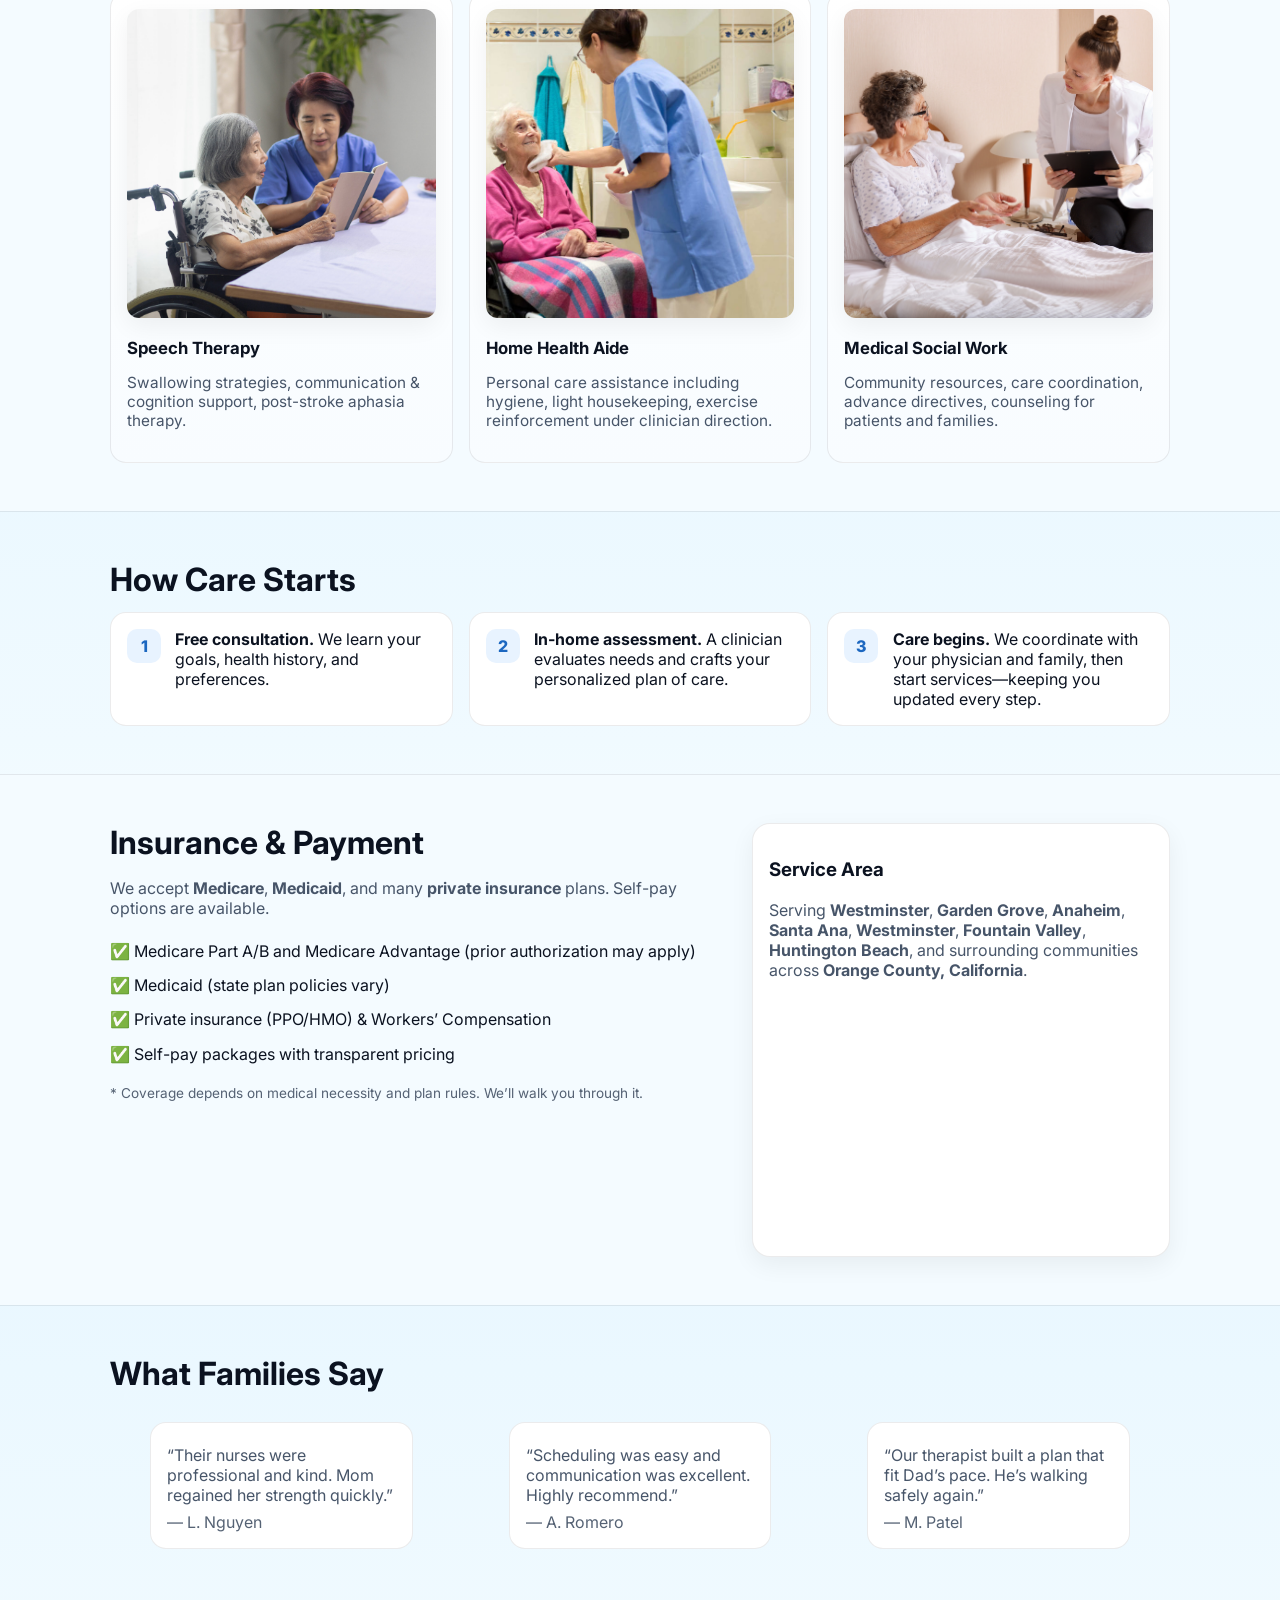
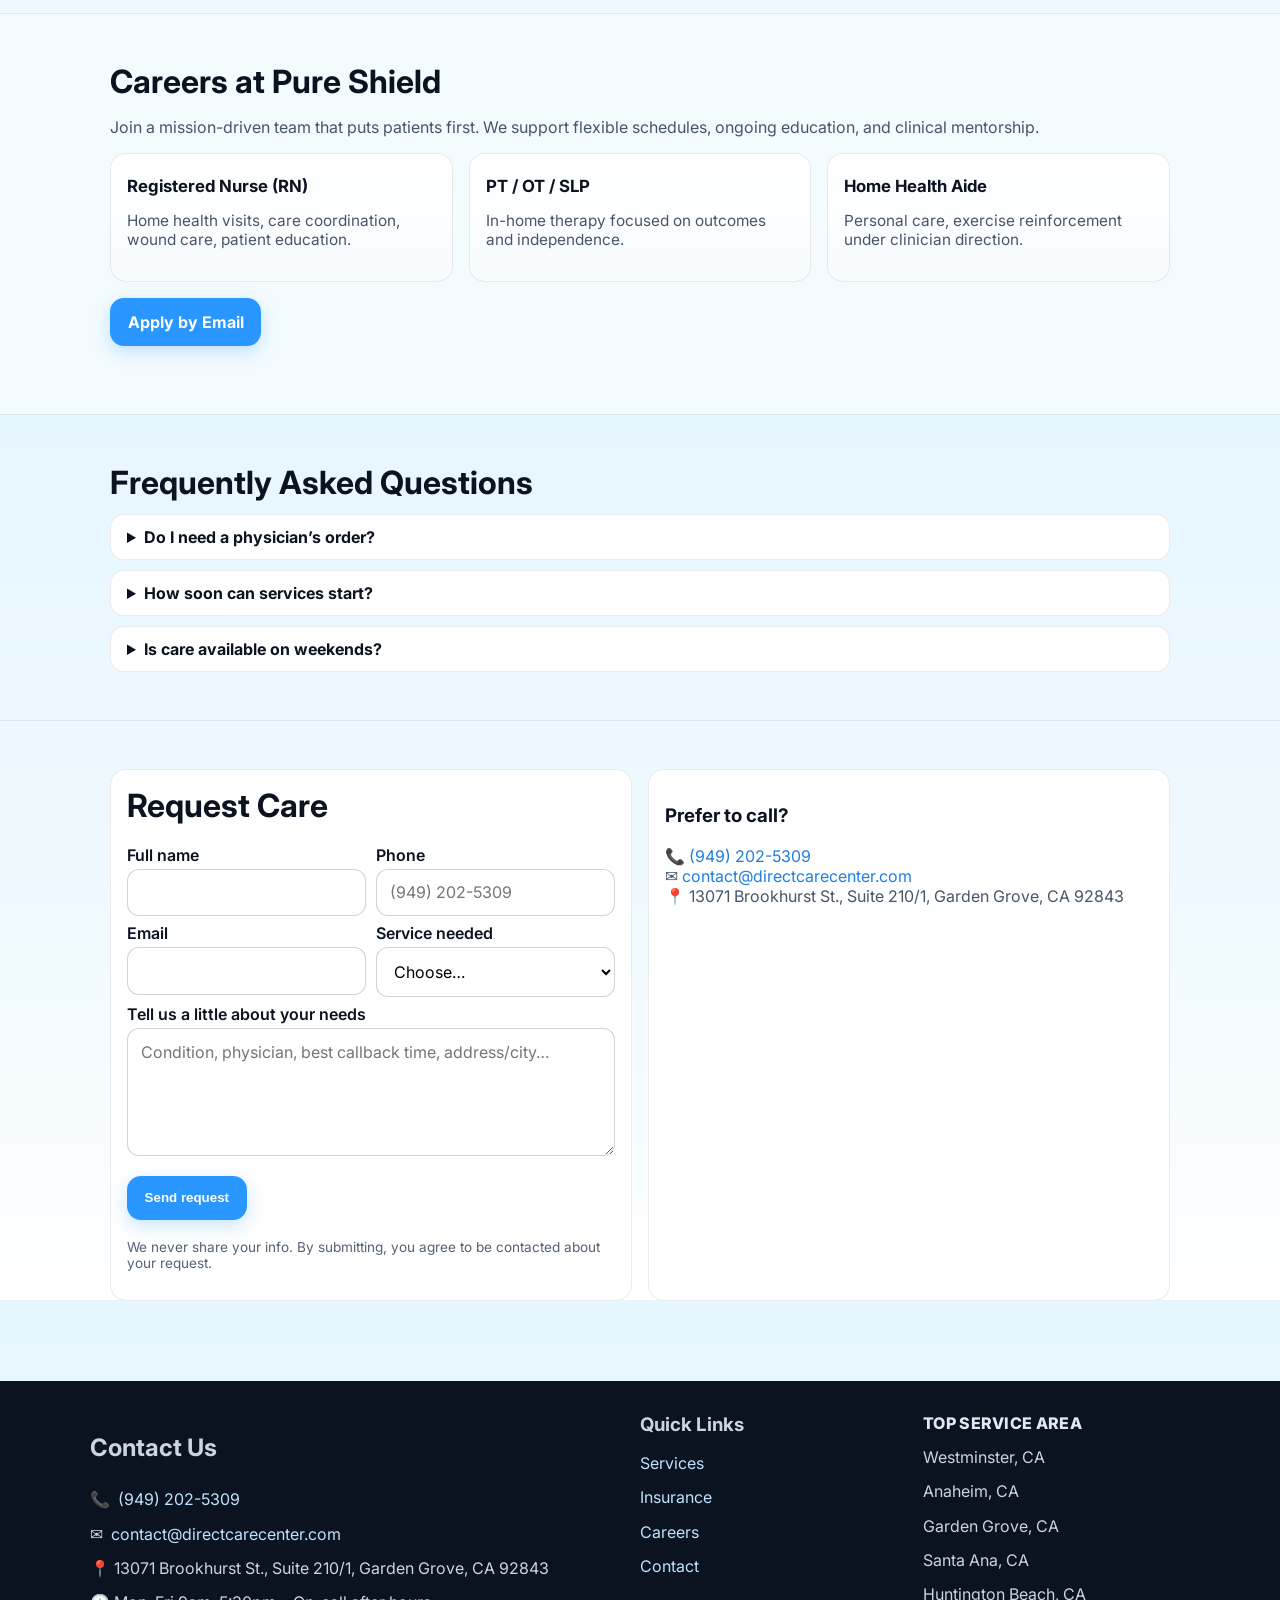
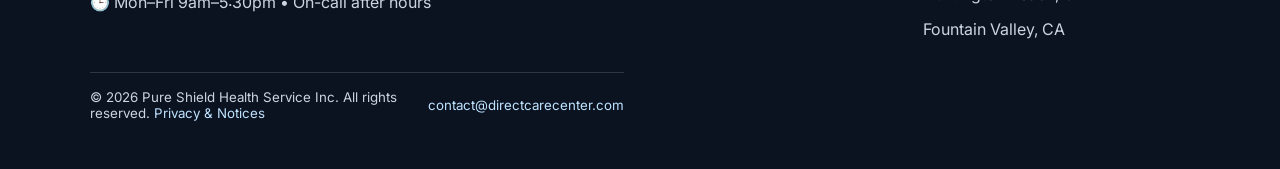
==== commit 6c2f6a9e: "fix contact form" ====
--- a/index.html
+++ b/index.html
@@ -232,10 +232,6 @@
     </section>
   </main>
 
-<<<<<<< HEAD
-  <!-- Footer -->
-  <footer id="contact">
-=======
   <section id="contact">
   <div class="container contact">
     <!-- Form card -->
@@ -312,7 +308,6 @@
 
   <!-- Footer -->
   <footer id="site-footer">
->>>>>>> 89821c7 (add contact form)
     <div class="container foot">
       <div>
         <h2>Contact Us</h2>
@@ -381,32 +376,6 @@
     </div>
   </dialog>
 
-<<<<<<< HEAD
-  <!-- Tiny JS (kept inline so you only manage one CSS file) -->
-  <script>
-    // Mobile nav
-    const nav = document.getElementById('nav');
-    document.getElementById('mobileToggle').addEventListener('click', () => {
-      nav.classList.toggle('is-open');
-    });
-
-    // Year stamp
-    document.getElementById('year').textContent = new Date().getFullYear();
-
-    // Privacy modal
-    const dialog = document.getElementById('privacyDialog');
-    document.getElementById('openPrivacy').addEventListener('click', (e)=>{e.preventDefault(); dialog.showModal();});
-    document.getElementById('closePrivacy').addEventListener('click', ()=> dialog.close());
-
-    // Contact form (demo validation)
-    const f = document.getElementById('contactForm');
-    const status = document.getElementById('formStatus');
-    const setErr = (id,msg)=>{ const el = document.querySelector(`[data-error-for="${id}"]`); if(el){el.textContent = msg||'';} };
-
-    f.addEventListener('submit', async (e)=>{
-      e.preventDefault();
-      status.classList.remove('hide');
-=======
   <script>
   // Mobile nav
   const nav = document.getElementById('nav');
@@ -434,7 +403,6 @@
       status.textContent = 'Sending…';
 
       // basic validation
->>>>>>> 89821c7 (add contact form)
       let ok = true;
       const name = f.name.value.trim();
       const phone = f.phone.value.trim();
@@ -443,34 +411,6 @@
 
       setErr('name',''); setErr('phone',''); setErr('email',''); setErr('service','');
 
-<<<<<<< HEAD
-      if(!name){ setErr('name','Please enter a name.'); ok=false; }
-      if(!/\d{3}.*\d{3}.*\d{4}/.test(phone)){ setErr('phone','Please enter a valid phone.'); ok=false; }
-      if(!/^[^\s@]+@[^\s@]+\.[^\s@]+$/.test(email)){ setErr('email','Please enter a valid email.'); ok=false; }
-      if(!service){ setErr('service','Please choose a service.'); ok=false; }
-
-      if(!ok){ status.classList.add('hide'); return; }
-
-      // Example: send to Formspree/your API (uncomment & replace)
-      // await fetch('https://formspree.io/f/your-id', {
-      //   method:'POST', headers:{'Content-Type':'application/json'},
-      //   body: JSON.stringify({name, phone, email, service, message: f.message.value})
-      // });
-
-      await new Promise(r=>setTimeout(r,800)); // demo delay
-      status.textContent='Request sent! We will call you shortly.';
-      f.reset();
-      setTimeout(()=>{ status.classList.add('hide'); status.textContent='Sending…'; }, 4000);
-    });
-
-    // Newsletter demo
-    document.getElementById('newsletter').addEventListener('submit', (e)=>{
-      e.preventDefault();
-      alert('Thanks for subscribing! Replace this with your email provider integration.');
-      e.target.reset();
-    });
-  </script>
-=======
       if (!name){ setErr('name','Please enter a name.'); ok=false; }
       if (!/\d{3}.*\d{3}.*\d{4}/.test(phone)){ setErr('phone','Please enter a valid phone.'); ok=false; }
       if (!/^[^\s@]+@[^\s@]+\.[^\s@]+$/.test(email)){ setErr('email','Please enter a valid email.'); ok=false; }
@@ -517,6 +457,5 @@
     });
   }
 </script>
->>>>>>> 89821c7 (add contact form)
 </body>
 </html>
